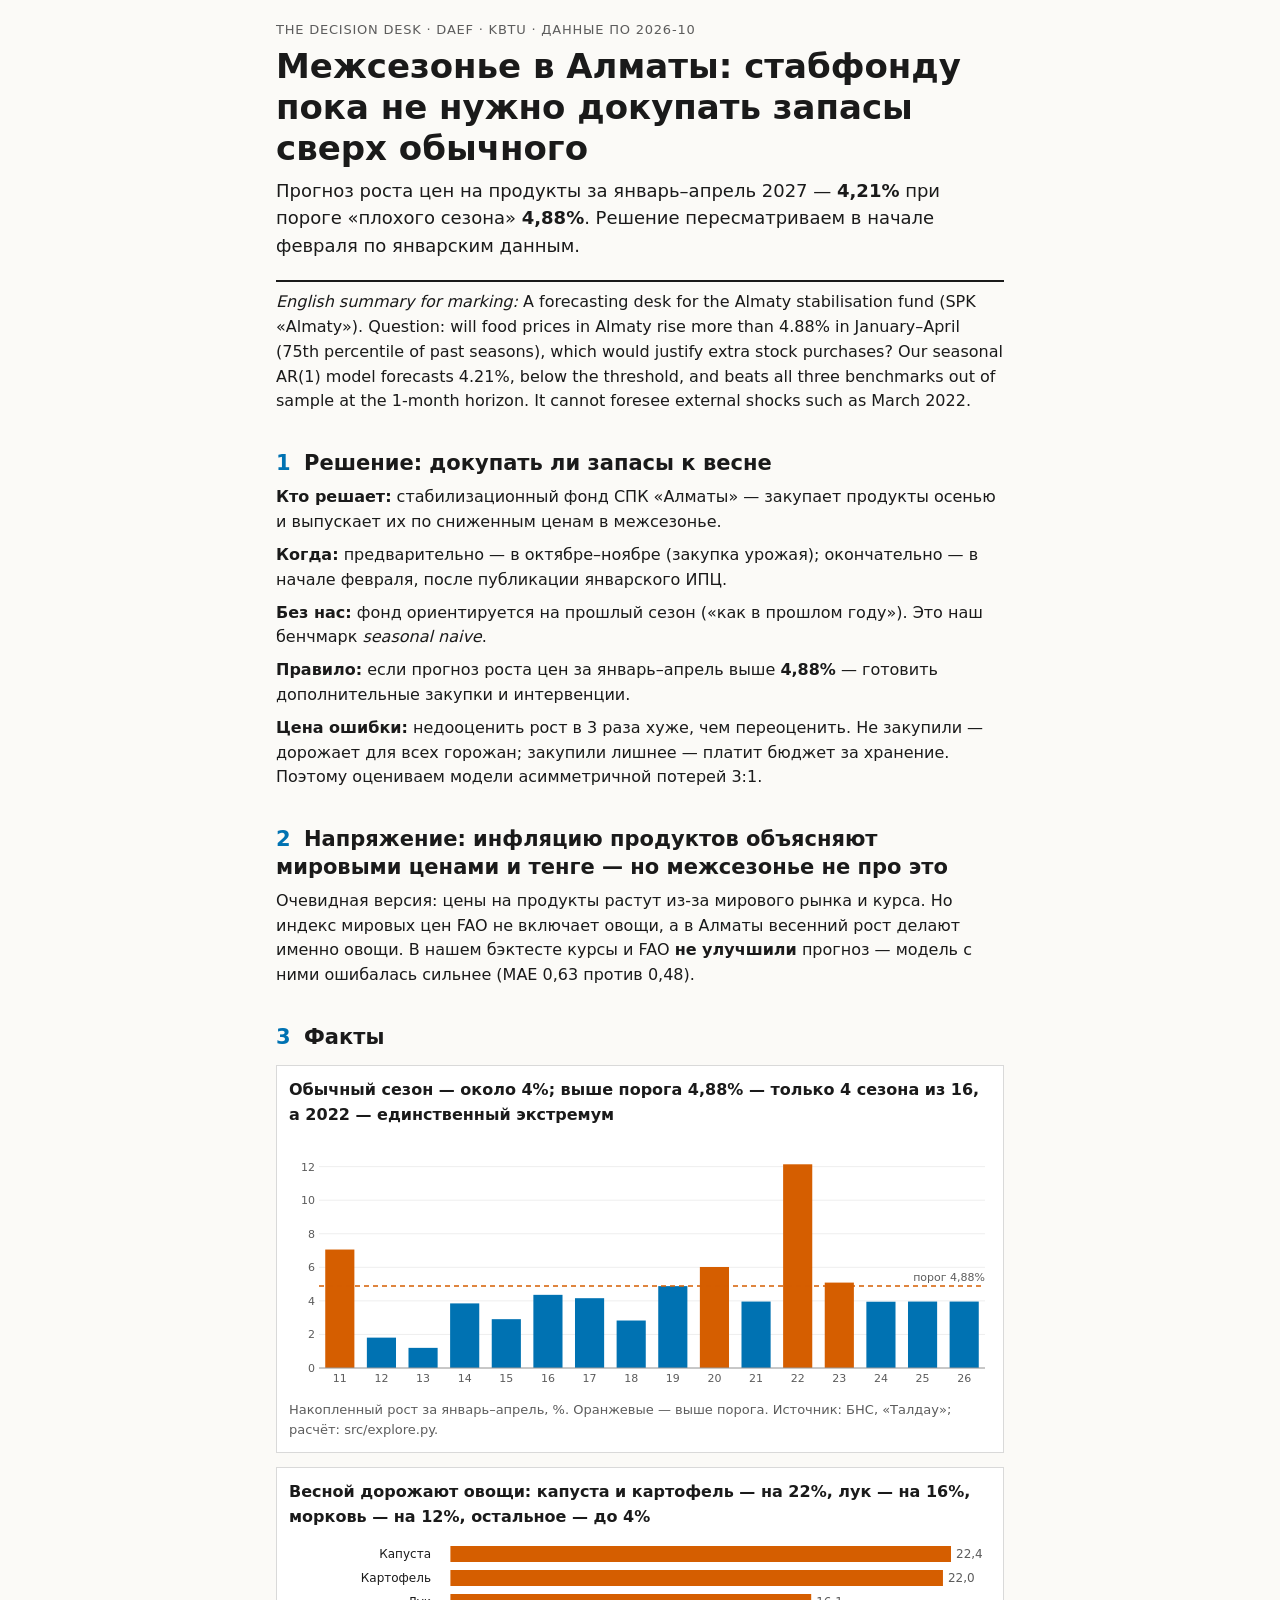
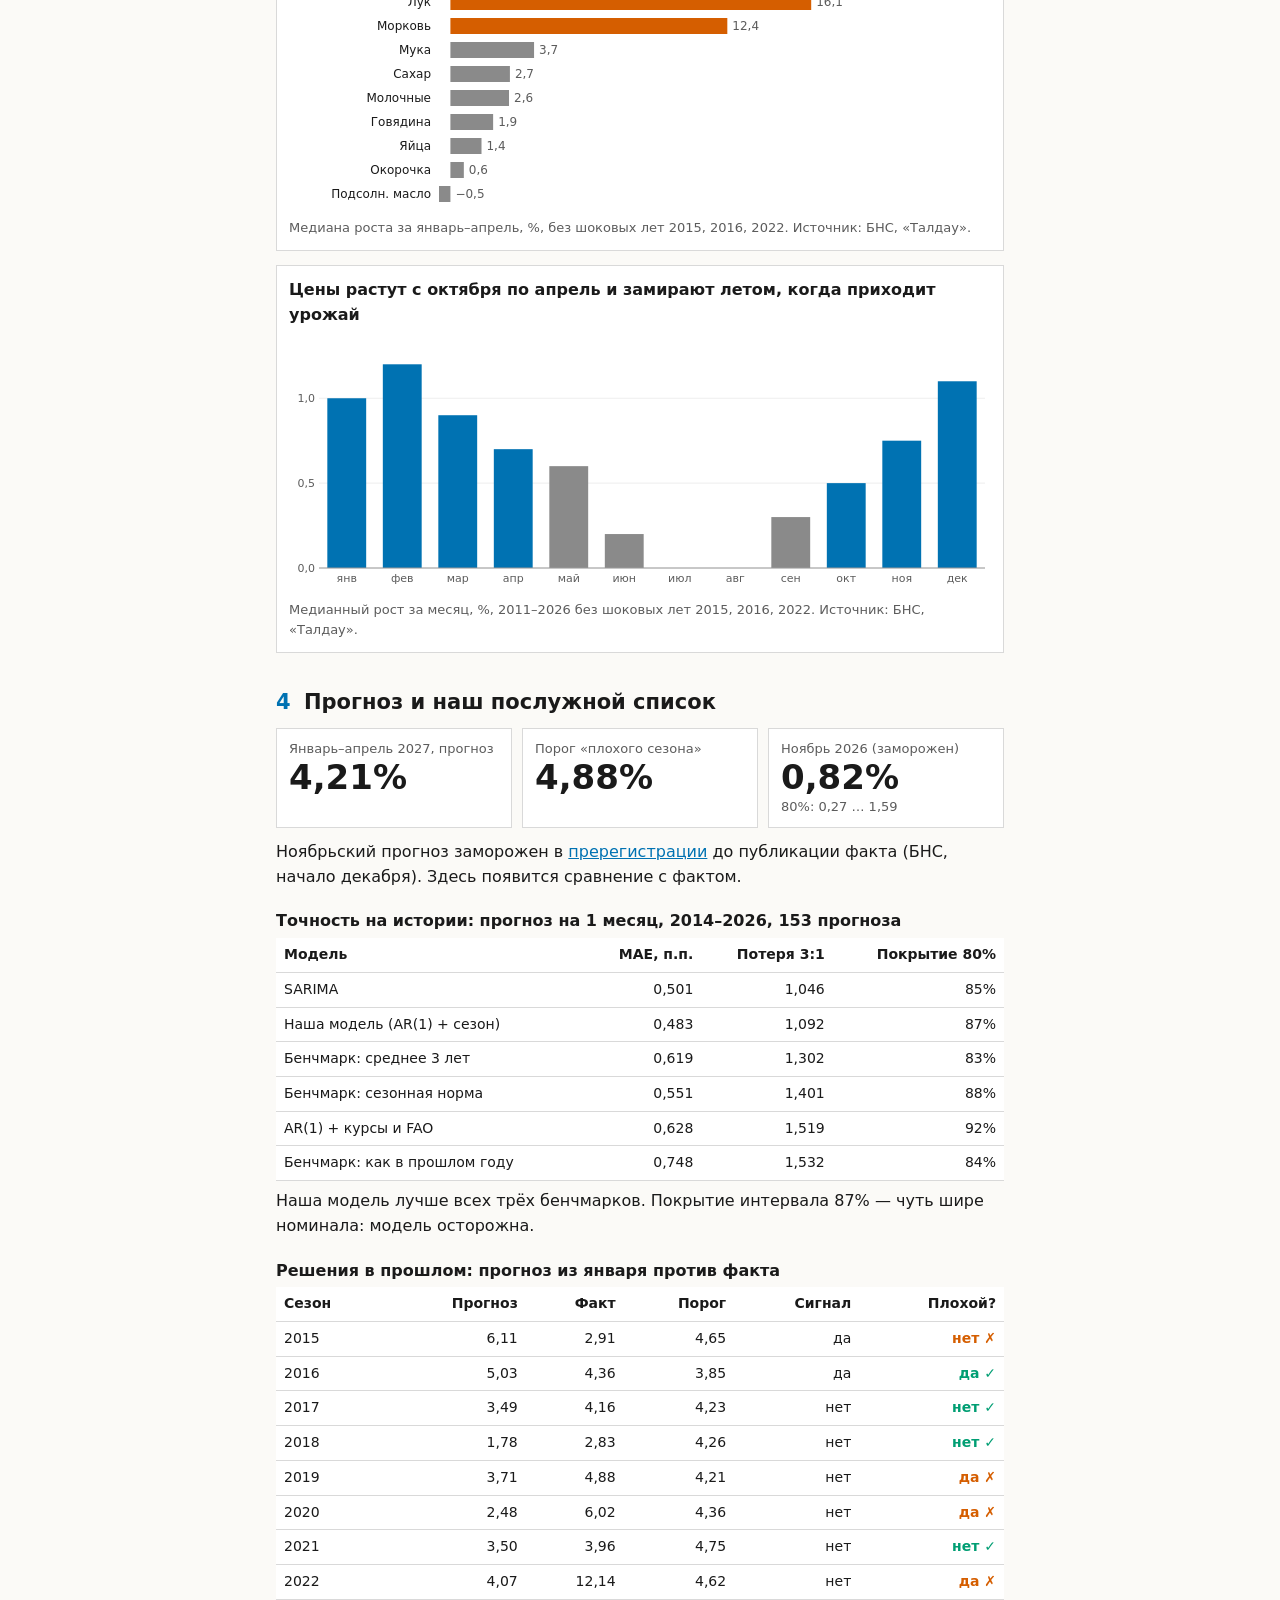
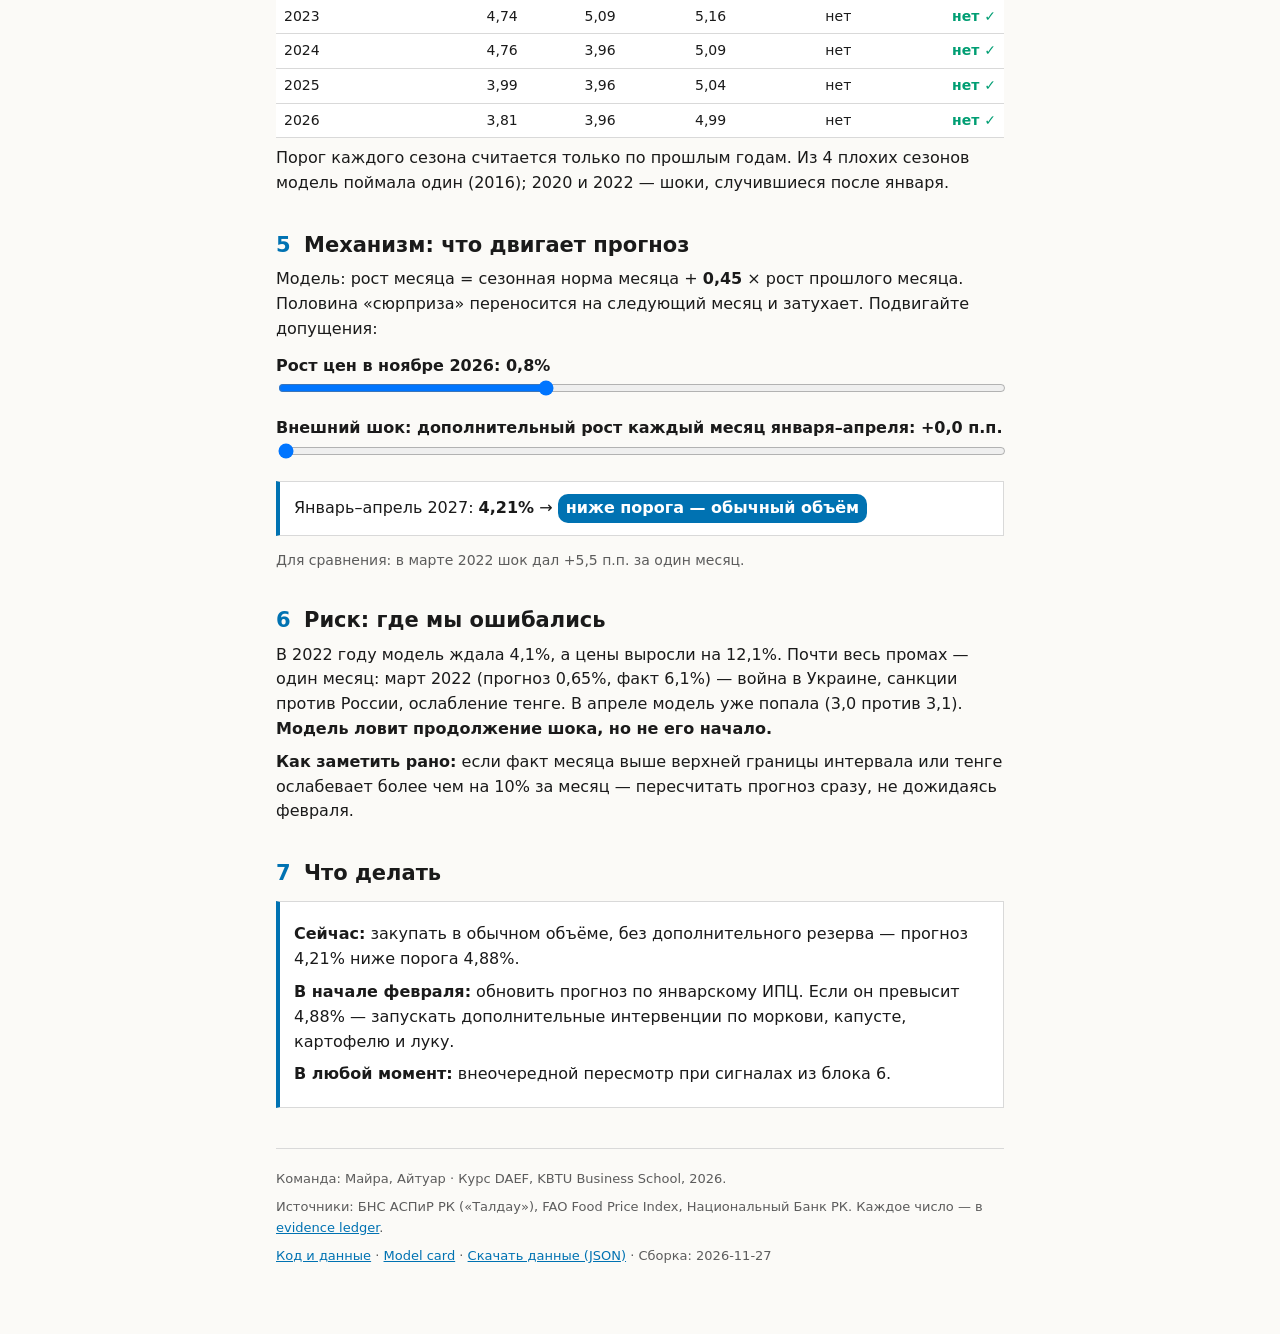
==== site/index.html @ bbc8856d "Step 17: publish site, fix Makefile, carrot 12.4%, AI_USE entries" ====
<!DOCTYPE html>
<html lang="ru">

<head>
  <meta charset="utf-8">
  <meta name="viewport" content="width=device-width, initial-scale=1">
  <title>Межсезонье в Алматы: докупать ли запасы? — The Decision Desk</title>
  <meta name="description"
    content="Прогноз роста цен на продукты в Алматы в январе–апреле для решения стабфонда СПК «Алматы».">
  <style>
    :root {
      --ink: #1a1a1a;
      --muted: #5c5c5c;
      --line: #d9d9d9;
      --bg: #fbfaf7;
      --card: #fff;
      /* Okabe–Ito: безопасно для дальтоников */
      --blue: #0072B2;
      --orange: #D55E00;
      --grey: #8a8a8a;
      --sky: #56B4E9;
      --green: #009E73;
    }

    * {
      box-sizing: border-box
    }

    body {
      margin: 0;
      font: 16px/1.55 system-ui, -apple-system, "Segoe UI", Roboto, sans-serif;
      color: var(--ink);
      background: var(--bg)
    }

    main {
      max-width: 760px;
      margin: 0 auto;
      padding: 20px 16px 60px
    }

    header {
      border-bottom: 2px solid var(--ink);
      padding-bottom: 12px;
      margin-bottom: 8px
    }

    .kicker {
      font-size: 13px;
      letter-spacing: .06em;
      text-transform: uppercase;
      color: var(--muted)
    }

    h1 {
      font-size: clamp(24px, 5vw, 34px);
      line-height: 1.2;
      margin: 6px 0 8px
    }

    h2 {
      font-size: 21px;
      margin: 36px 0 8px;
      line-height: 1.3
    }

    h2 .n {
      display: inline-block;
      min-width: 28px;
      color: var(--blue)
    }

    h3 {
      font-size: 16px;
      margin: 20px 0 4px
    }

    p {
      margin: 8px 0
    }

    .lead {
      font-size: 18px
    }

    .summary {
      background: var(--card);
      border: 1px solid var(--line);
      border-left: 4px solid var(--blue);
      padding: 12px 14px;
      margin: 14px 0
    }

    .big {
      font-size: 34px;
      font-weight: 700;
      line-height: 1.1
    }

    .tiles {
      display: grid;
      grid-template-columns: repeat(auto-fit, minmax(150px, 1fr));
      gap: 10px;
      margin: 12px 0
    }

    .tile {
      background: var(--card);
      border: 1px solid var(--line);
      padding: 10px 12px
    }

    .tile .lbl {
      font-size: 13px;
      color: var(--muted)
    }

    figure {
      margin: 14px 0;
      background: var(--card);
      border: 1px solid var(--line);
      padding: 12px
    }

    figcaption {
      font-size: 13px;
      color: var(--muted);
      margin-top: 6px
    }

    .ctitle {
      font-weight: 650;
      margin: 0 0 6px
    }

    svg {
      width: 100%;
      height: auto;
      display: block
    }

    svg text {
      font-size: 11px;
      fill: var(--muted)
    }

    table {
      border-collapse: collapse;
      width: 100%;
      font-size: 14px;
      background: var(--card)
    }

    th,
    td {
      border-bottom: 1px solid var(--line);
      padding: 6px 8px;
      text-align: right
    }

    th:first-child,
    td:first-child {
      text-align: left
    }

    .tblwrap {
      overflow-x: auto
    }

    .yes {
      color: var(--green);
      font-weight: 600
    }

    .no {
      color: var(--orange);
      font-weight: 600
    }

    label {
      display: block;
      font-weight: 600;
      margin-top: 12px
    }

    input[type=range] {
      width: 100%
    }

    .out {
      font-variant-numeric: tabular-nums
    }

    .pill {
      display: inline-block;
      padding: 2px 8px;
      border-radius: 10px;
      font-weight: 700;
      color: #fff
    }

    footer {
      margin-top: 40px;
      border-top: 1px solid var(--line);
      padding-top: 12px;
      font-size: 13px;
      color: var(--muted)
    }

    a {
      color: var(--blue)
    }
  </style>
</head>

<body>
  <main>
    <header>
      <div class="kicker">The Decision Desk · DAEF · KBTU · данные по <span id="thru">…</span></div>
      <h1>Межсезонье в Алматы: стабфонду пока не нужно докупать запасы сверх обычного</h1>
      <p class="lead">Прогноз роста цен на продукты за январь–апрель 2027 — <b id="hJA">…</b> при пороге «плохого
        сезона» <b>4,88%</b>. Решение пересматриваем в начале февраля по январским данным.</p>
    </header>

    <p><i>English summary for marking:</i> A forecasting desk for the Almaty stabilisation fund (SPK «Almaty»).
      Question: will food prices in Almaty rise more than 4.88% in January–April (75th percentile of past seasons),
      which would justify extra stock purchases? Our seasonal AR(1) model forecasts <span id="enJA">…</span>, below the
      threshold, and beats all three benchmarks out of sample at the 1-month horizon. It cannot foresee external shocks such
      as March 2022.</p>

    <!-- BEAT 1 -->
    <h2><span class="n">1</span>Решение: докупать ли запасы к весне</h2>
    <p><b>Кто решает:</b> стабилизационный фонд СПК «Алматы» — закупает продукты осенью и выпускает их по сниженным
      ценам в межсезонье.</p>
    <p><b>Когда:</b> предварительно — в октябре–ноябре (закупка урожая); окончательно — в начале февраля, после
      публикации январского ИПЦ.</p>
    <p><b>Без нас:</b> фонд ориентируется на прошлый сезон («как в прошлом году»). Это наш бенчмарк <i>seasonal
        naive</i>.</p>
    <p><b>Правило:</b> если прогноз роста цен за январь–апрель выше <b>4,88%</b> — готовить дополнительные закупки и
      интервенции.</p>
    <p><b>Цена ошибки:</b> недооценить рост в 3 раза хуже, чем переоценить. Не закупили — дорожает для всех горожан;
      закупили лишнее — платит бюджет за хранение. Поэтому оцениваем модели асимметричной потерей 3:1.</p>

    <!-- BEAT 2 -->
    <h2><span class="n">2</span>Напряжение: инфляцию продуктов объясняют мировыми ценами и тенге — но межсезонье не про
      это</h2>
    <p>Очевидная версия: цены на продукты растут из-за мирового рынка и курса. Но индекс мировых цен FAO не включает
      овощи, а в Алматы весенний рост делают именно овощи. В нашем бэктесте курсы и FAO <b>не улучшили</b> прогноз —
      модель с ними ошибалась сильнее (MAE 0,63 против 0,48).</p>

    <!-- BEAT 3 -->
    <h2><span class="n">3</span>Факты</h2>

    <figure>
      <p class="ctitle">Обычный сезон — около 4%; выше порога 4,88% — только 4 сезона из 16, а 2022 — единственный
        экстремум</p>
      <svg id="chSeasons" role="img" aria-labelledby="chSeasonsAlt">
        <title id="chSeasonsAlt">Столбцы: рост цен на продукты в Алматы за январь–апрель по годам 2011–2026. Пунктир —
          порог 4,88%. Большинство лет 1–5%, 2011 — 7,1%, 2020 — 6,0%, 2022 — 12,1%, 2023 — 5,1%.</title>
      </svg>
      <figcaption>Накопленный рост за январь–апрель, %. Оранжевые — выше порога. Источник: БНС, «Талдау»; расчёт:
        src/explore.py.</figcaption>
    </figure>

    <figure>
      <p class="ctitle">Весной дорожают овощи: капуста и картофель — на 22%, лук — на 16%, морковь — на 12%, остальное — до 4%</p>
      <svg id="chItems" role="img" aria-labelledby="chItemsAlt">
        <title id="chItemsAlt">Горизонтальные столбцы: медианный рост цен за январь–апрель по товарам в Алматы. Капуста
          22,4%, картофель 22,0%, лук 16,1%, морковь 12,4%, остальные товары ниже 4% (мука 3,7%, сахар 2,7%).</title>
      </svg>
      <figcaption>Медиана роста за январь–апрель, %, без шоковых лет 2015, 2016, 2022. Источник: БНС, «Талдау».
      </figcaption>
    </figure>

    <figure>
      <p class="ctitle">Цены растут с октября по апрель и замирают летом, когда приходит урожай</p>
      <svg id="chProfile" role="img" aria-labelledby="chProfileAlt">
        <title id="chProfileAlt">Столбцы: медианный рост цен на продукты в Алматы по месяцам. Январь 1,0%, февраль 1,2%,
          июль–август 0%, декабрь 1,1%.</title>
      </svg>
      <figcaption>Медианный рост за месяц, %, 2011–2026 без шоковых лет 2015, 2016, 2022. Источник: БНС, «Талдау».
      </figcaption>
    </figure>

    <!-- BEAT 4 -->
    <h2><span class="n">4</span>Прогноз и наш послужной список</h2>
    <div class="tiles">
      <div class="tile">
        <div class="lbl">Январь–апрель 2027, прогноз</div>
        <div class="big" id="tJA">…</div>
      </div>
      <div class="tile">
        <div class="lbl">Порог «плохого сезона»</div>
        <div class="big">4,88%</div>
      </div>
      <div class="tile">
        <div class="lbl">Ноябрь 2026 (заморожен)</div>
        <div class="big" id="tNov">…</div>
        <div class="lbl" id="tNovI"></div>
      </div>
    </div>
    <p>Ноябрьский прогноз заморожен в <a
        href="https://github.com/tasmagambetovamaira-commits/food-risk-almaty/blob/main/prereg/prereg.md">пререгистрации</a>
      до публикации факта (БНС, начало декабря). Здесь появится сравнение с фактом.</p>

    <h3>Точность на истории: прогноз на 1 месяц, 2014–2026, 153 прогноза</h3>
    <div class="tblwrap">
      <table id="tblQ">
        <thead>
          <tr>
            <th>Модель</th>
            <th>MAE, п.п.</th>
            <th>Потеря 3:1</th>
            <th>Покрытие 80%</th>
          </tr>
        </thead>
        <tbody></tbody>
      </table>
    </div>
    <p>Наша модель лучше всех трёх бенчмарков. Покрытие интервала 87% — чуть шире номинала: модель осторожна.</p>

    <h3>Решения в прошлом: прогноз из января против факта</h3>
    <div class="tblwrap">
      <table id="tblR">
        <thead>
          <tr>
            <th>Сезон</th>
            <th>Прогноз</th>
            <th>Факт</th>
            <th>Порог</th>
            <th>Сигнал</th>
            <th>Плохой?</th>
          </tr>
        </thead>
        <tbody></tbody>
      </table>
    </div>
    <p>Порог каждого сезона считается только по прошлым годам. Из 4 плохих сезонов модель поймала один (2016); 2020 и
      2022 — шоки, случившиеся после января.</p>

    <!-- BEAT 5 -->
    <h2><span class="n">5</span>Механизм: что двигает прогноз</h2>
    <p>Модель: рост месяца = сезонная норма месяца + <b id="phiTxt">0,45</b> × рост прошлого месяца. Половина «сюрприза»
      переносится на следующий месяц и затухает. Подвигайте допущения:</p>
    <label for="sNov">Рост цен в ноябре 2026: <span class="out" id="vNov"></span></label>
    <input type="range" id="sNov" min="-1" max="4" step="any">
    <label for="sShock">Внешний шок: дополнительный рост каждый месяц января–апреля: <span class="out"
        id="vShock"></span></label>
    <input type="range" id="sShock" min="0" max="3" step="0.1" value="0">
    <p class="summary" aria-live="polite">Январь–апрель 2027: <b class="out" id="vJA"></b> → <span id="vSig"></span></p>
    <p style="font-size:14px;color:var(--muted)">Для сравнения: в марте 2022 шок дал +5,5 п.п. за один месяц.</p>

    <!-- BEAT 6 -->
    <h2><span class="n">6</span>Риск: где мы ошибались</h2>
    <p>В 2022 году модель ждала 4,1%, а цены выросли на 12,1%. Почти весь промах — один месяц: март 2022 (прогноз 0,65%,
      факт 6,1%) — война в Украине, санкции против России, ослабление тенге. В апреле модель уже попала (3,0 против
      3,1). <b>Модель ловит продолжение шока, но не его начало.</b></p>
    <p><b>Как заметить рано:</b> если факт месяца выше верхней границы интервала или тенге ослабевает более чем на 10%
      за месяц — пересчитать прогноз сразу, не дожидаясь февраля.</p>

    <!-- BEAT 7 -->
    <h2><span class="n">7</span>Что делать</h2>
    <div class="summary">
      <p><b>Сейчас:</b> закупать в обычном объёме, без дополнительного резерва — прогноз <span id="aJA">…</span> ниже
        порога 4,88%.</p>
      <p><b>В начале февраля:</b> обновить прогноз по январскому ИПЦ. Если он превысит 4,88% — запускать дополнительные
        интервенции по моркови, капусте, картофелю и луку.</p>
      <p><b>В любой момент:</b> внеочередной пересмотр при сигналах из блока 6.</p>
    </div>

    <footer>
      <p>Команда: Майра, Айтуар · Курс DAEF, KBTU Business School, 2026.</p>
      <p>Источники: БНС АСПиР РК («Талдау»), FAO Food Price Index, Национальный Банк РК. Каждое число — в <a
          href="https://github.com/tasmagambetovamaira-commits/food-risk-almaty/blob/main/ledger/evidence_ledger.csv">evidence
          ledger</a>.</p>
      <p><a href="https://github.com/tasmagambetovamaira-commits/food-risk-almaty">Код и данные</a> · <a
          href="https://github.com/tasmagambetovamaira-commits/food-risk-almaty/blob/main/model/model_card.md">Model
          card</a> · <a href="../model/artifact.json" download>Скачать данные (JSON)</a> · Сборка: <span
          id="built"></span></p>
    </footer>
  </main>

  <script src="artifact.js"></script>
  <script>
    const fmt = (x, d = 1) => (x < 0 ? "−" : "") + Math.abs(x).toFixed(d).replace(".", ",");
    const pct = (x, d = 2) => fmt(x, d) + "%";
    const C = { blue: "#0072B2", orange: "#D55E00", grey: "#8a8a8a" };
    const NS = "http://www.w3.org/2000/svg";
    function el(tag, attrs, parent, text) {
      const e = document.createElementNS(NS, tag);
      for (const k in attrs) e.setAttribute(k, attrs[k]);
      if (text !== undefined) e.textContent = text;
      parent.appendChild(e); return e;
    }

    // Вертикальные столбцы
    function vbars(svg, labels, values, colors, refLine) {
      const W = Math.max(320, Math.round(svg.getBoundingClientRect().width) || 700), H = W < 500 ? 220 : 260, L = 30, R = 6, T = 14, B = 26;
      svg.setAttribute("viewBox", `0 0 ${W} ${H}`);
      const lo = Math.min(0, ...values), hi = Math.max(...values, refLine || 0) * 1.08;
      const y = v => T + (hi - v) / (hi - lo) * (H - T - B);
      const bw = (W - L - R) / values.length;
      for (let t = Math.ceil(lo); t <= hi; t += (hi > 6 ? 2 : 0.5)) {
        el("line", { x1: L, x2: W - R, y1: y(t), y2: y(t), stroke: "#eee" }, svg);
        el("text", { x: L - 4, y: y(t) + 4, "text-anchor": "end" }, svg, fmt(t, hi > 6 ? 0 : 1));
      }
      values.forEach((v, i) => {
        el("rect", { x: L + i * bw + bw * 0.15, y: Math.min(y(v), y(0)), width: bw * 0.7, height: Math.abs(y(v) - y(0)), fill: colors[i] }, svg);
        if (bw >= 16 || i % 2 === 0)
          el("text", { x: L + i * bw + bw / 2, y: H - B + 14, "text-anchor": "middle" }, svg, labels[i]);
      });
      el("line", { x1: L, x2: W - R, y1: y(0), y2: y(0), stroke: "#999" }, svg);
      if (refLine) {
        el("line", { x1: L, x2: W - R, y1: y(refLine), y2: y(refLine), stroke: C.orange, "stroke-dasharray": "5 4", "stroke-width": 1.5 }, svg);
        el("text", { x: W - R, y: y(refLine) - 5, "text-anchor": "end", fill: C.orange }, svg, "порог " + pct(refLine));
      }
    }

    // Горизонтальные столбцы
    function hbars(svg, labels, values, colors) {
      const W = Math.max(320, Math.round(svg.getBoundingClientRect().width) || 700), rowH = 24, L = W < 500 ? 120 : 150, R = 40, T = 6;
      const H = T + rowH * values.length + 6;
      svg.setAttribute("viewBox", `0 0 ${W} ${H}`);
      const lo = Math.min(0, ...values), hi = Math.max(...values);
      const x = v => L + (v - lo) / (hi - lo) * (W - L - R);
      values.forEach((v, i) => {
        const yy = T + i * rowH;
        el("text", { x: L - 8, y: yy + 16, "text-anchor": "end", style: "font-size:12px;fill:#1a1a1a" }, svg, labels[i]);
        el("rect", { x: Math.min(x(v), x(0)), y: yy + 4, width: Math.max(1, Math.abs(x(v) - x(0))), height: rowH - 8, fill: colors[i] }, svg);
        el("text", { x: Math.max(x(v), x(0)) + 5, y: yy + 16, style: "font-size:12px" }, svg, fmt(v));
      });
    }

    (window.ARTIFACT ? Promise.resolve(window.ARTIFACT) : fetch("../model/artifact.json").then(r => r.json())).then(A => {
      const D = A.decision, M = A.model;
      document.getElementById("thru").textContent = A.meta.data_through;
      document.getElementById("built").textContent = A.meta.built;
      ["hJA", "tJA", "aJA"].forEach(id => document.getElementById(id).textContent = pct(D.janapr_forecast));
      document.getElementById("enJA").textContent = D.janapr_forecast.toFixed(2) + "%";
      document.getElementById("phiTxt").textContent = fmt(M.phi, 2);

      // Графики
      const S = A.seasons;
      vbars(document.getElementById("chSeasons"), S.map(s => String(s.year).slice(2)), S.map(s => s.growth),
        S.map(s => s.growth > D.threshold ? C.orange : C.blue), D.threshold);
      const I = A.items;
      hbars(document.getElementById("chItems"), I.map(d => d.item), I.map(d => d.janapr_median),
        I.map((d, i) => i < 4 ? C.orange : C.grey));
      const narrow = document.getElementById("chProfile").getBoundingClientRect().width < 500;
      const mon = narrow ? ["я", "ф", "м", "а", "м", "и", "и", "а", "с", "о", "н", "д"] : ["янв", "фев", "мар", "апр", "май", "июн", "июл", "авг", "сен", "окт", "ноя", "дек"];
      vbars(document.getElementById("chProfile"), mon, A.profile.map(p => p.median),
        A.profile.map(p => [1, 2, 3, 4, 10, 11, 12].includes(p.month) ? C.blue : C.grey));

      // Замороженный прогноз
      const pr = A.prereg.find(p => p.region === "almaty" && p.model === "ar1_seasonal");
      document.getElementById("tNov").textContent = pct(pr.nov2026_point);
      document.getElementById("tNovI").textContent = `80%: ${fmt(pr.nov2026_lo80, 2)} … ${fmt(pr.nov2026_hi80, 2)}`;

      // Таблицы
      const names = {
        ar1_seasonal: "Наша модель (AR(1) + сезон)", sarima: "SARIMA", ar1_drivers: "AR(1) + курсы и FAO",
        climatology: "Бенчмарк: сезонная норма", seasonal_mean3: "Бенчмарк: среднее 3 лет", seasonal_naive: "Бенчмарк: как в прошлом году"
      };
      const tq = document.querySelector("#tblQ tbody");
      [...A.quality_h1].sort((a, b) => a.asym_loss - b.asym_loss).forEach(q => {
        tq.insertAdjacentHTML("beforeend", `<tr><td>${names[q.model] || q.model}</td><td>${fmt(q.mae, 3)}</td><td>${fmt(q.asym_loss, 3)}</td><td>${fmt(q.coverage80 * 100, 0)}%</td></tr>`);
      });
      const tr = document.querySelector("#tblR tbody");
      A.decision_record.forEach(d => {
        const ok = d.signal === d.bad;
        tr.insertAdjacentHTML("beforeend", `<tr><td>${d.season}</td><td>${fmt(d.forecast, 2)}</td><td>${fmt(d.actual, 2)}</td><td>${fmt(d.threshold, 2)}</td>
      <td>${d.signal ? "да" : "нет"}</td><td class="${ok ? "yes" : "no"}">${d.bad ? "да" : "нет"}${ok ? " ✓" : " ✗"}</td></tr>`);
      });

      // Сценарий: та же формула, что в src/models.py (ar1_seasonal)
      const sNov = document.getElementById("sNov"), sShock = document.getElementById("sShock");
      sNov.value = A.forecast[0].point;
      function run() {
        const nov = +sNov.value, shock = +sShock.value;
        let y = nov, cum = 1;
        for (const mth of [12, 1, 2, 3, 4]) {
          y = M.m[mth - 1] + M.phi * y + (mth <= 4 ? shock : 0);
          if (mth <= 4) cum *= 1 + y / 100;
        }
        const ja = (cum - 1) * 100, sig = ja > D.threshold;
        document.getElementById("vNov").textContent = pct(nov, 1);
        document.getElementById("vShock").textContent = "+" + fmt(shock, 1) + " п.п.";
        document.getElementById("vJA").textContent = pct(ja);
        document.getElementById("vSig").innerHTML = sig
          ? `<span class="pill" style="background:${C.orange}">выше порога — готовить закупки</span>`
          : `<span class="pill" style="background:${C.blue}">ниже порога — обычный объём</span>`;
      }
      sNov.oninput = sShock.oninput = run; run();
    }).catch(e => {
      document.querySelector("main").insertAdjacentHTML("afterbegin",
        `<p class="summary">Не удалось загрузить model/artifact.json. Откройте сайт через веб-сервер: <code>python -m http.server</code> в корне репозитория.</p>`);
    });
  </script>
</body>

</html>
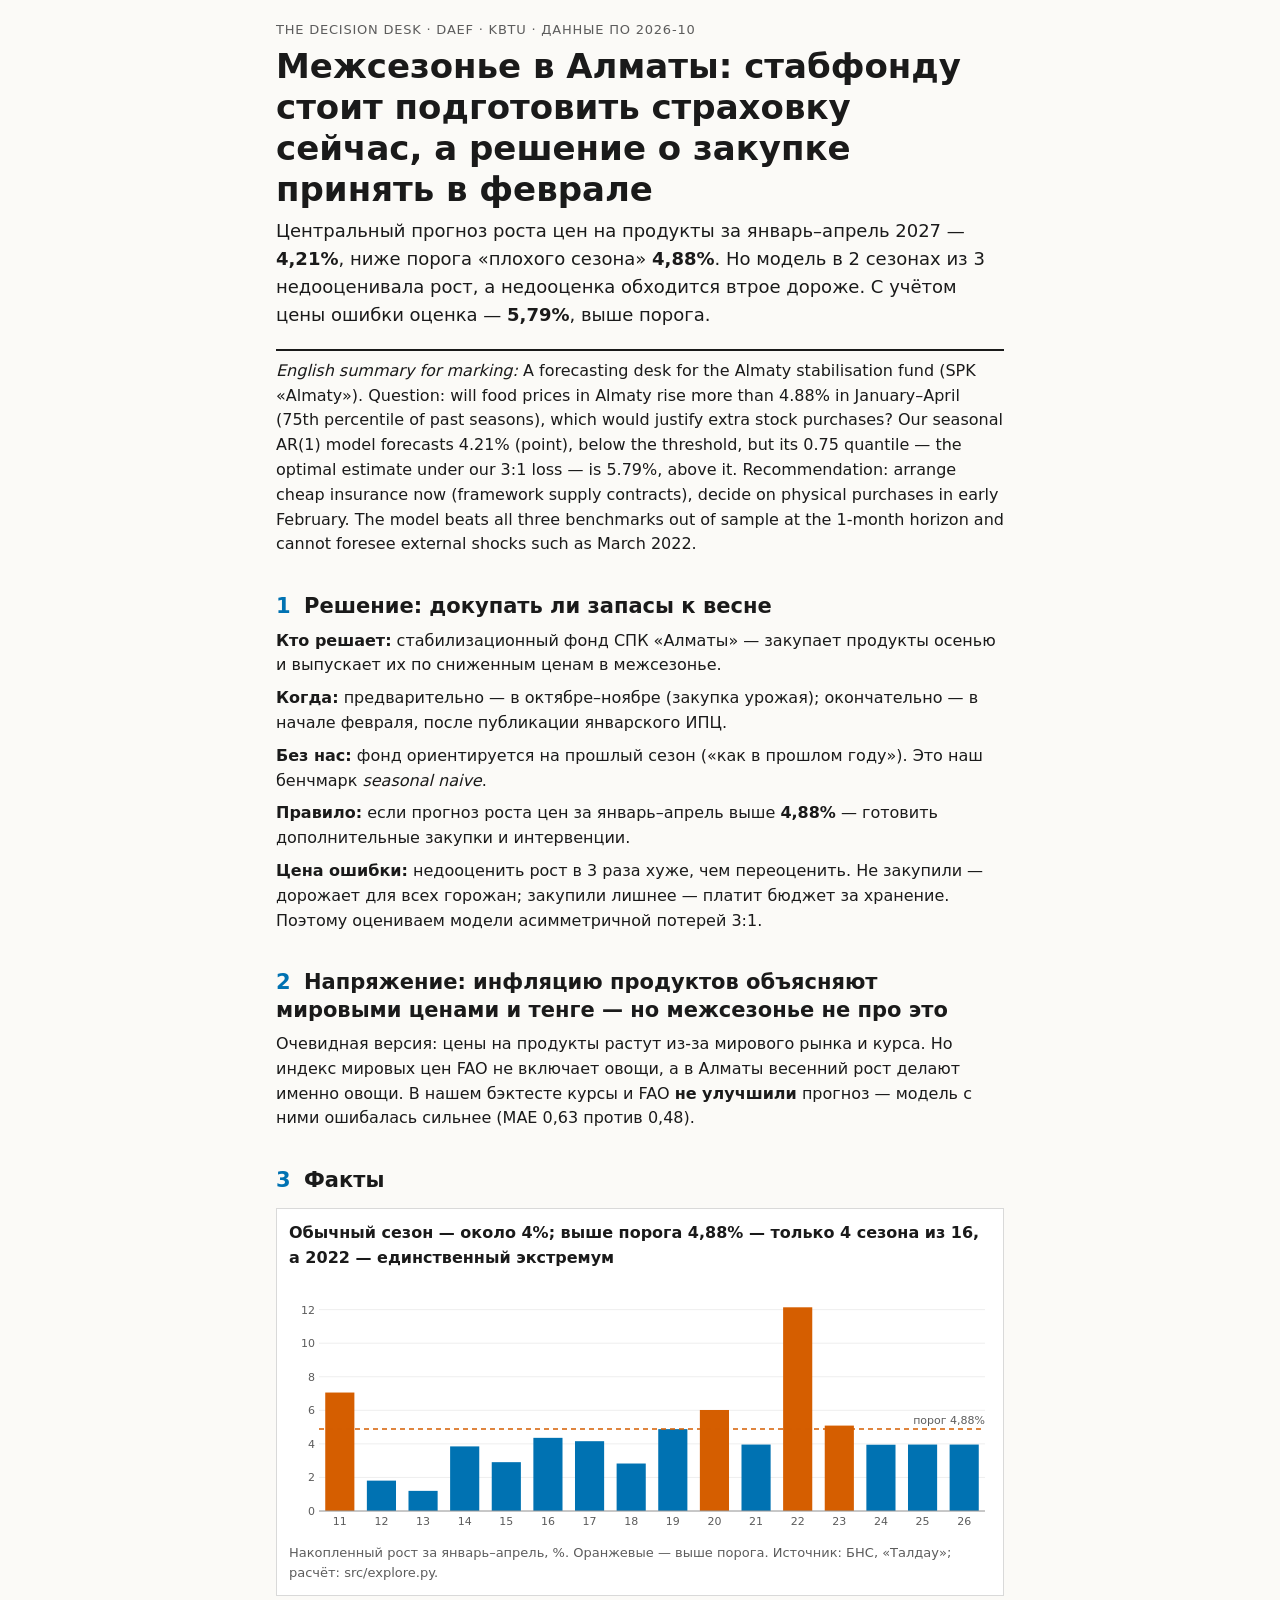
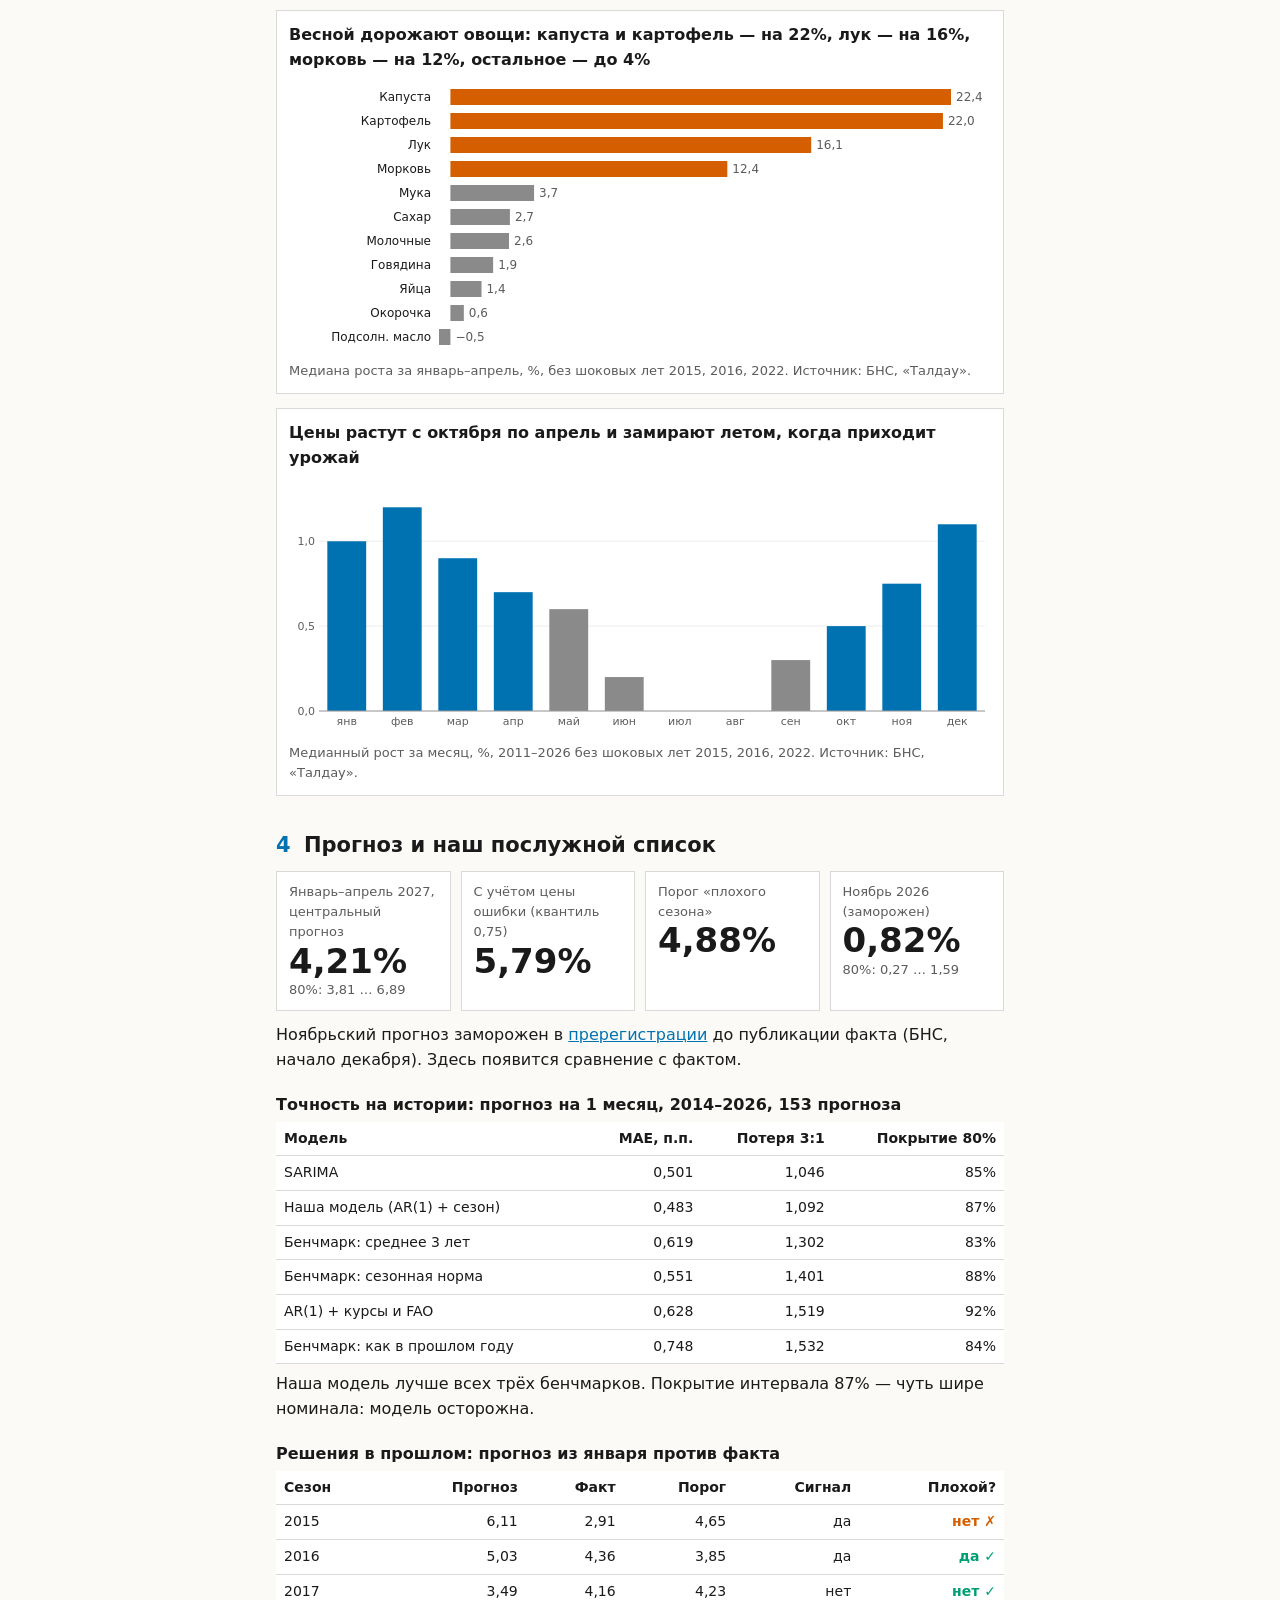
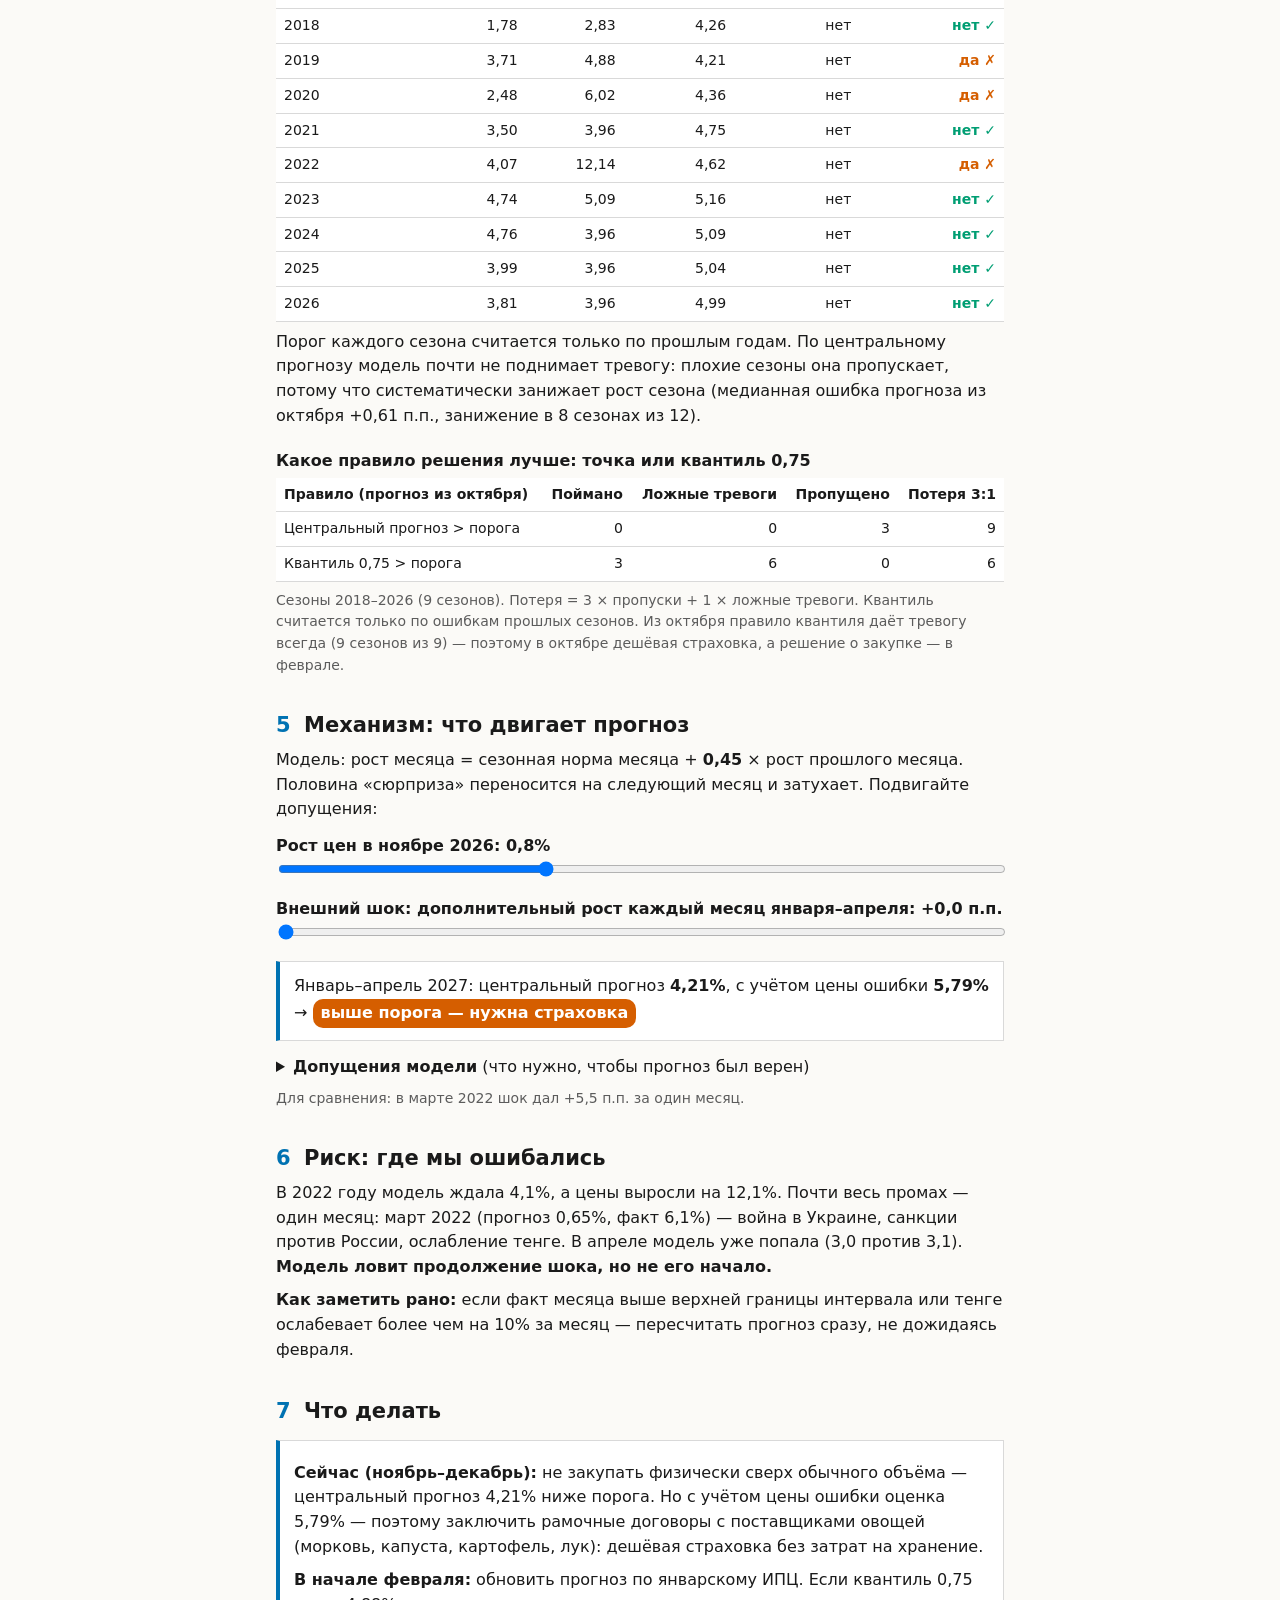
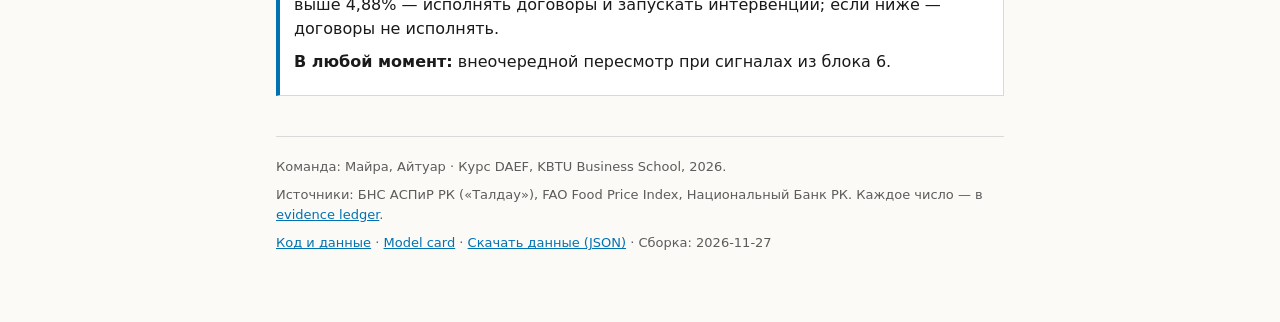
==== commit e94ff4cd: "Steps 13 & 18: red-team memo, q75 decision rule (deviation D1), model assumptions; add stationarity " ====
--- a/site/index.html
+++ b/site/index.html
@@ -217,16 +217,11 @@
   <main>
     <header>
       <div class="kicker">The Decision Desk · DAEF · KBTU · данные по <span id="thru">…</span></div>
-      <h1>Межсезонье в Алматы: стабфонду пока не нужно докупать запасы сверх обычного</h1>
-      <p class="lead">Прогноз роста цен на продукты за январь–апрель 2027 — <b id="hJA">…</b> при пороге «плохого
-        сезона» <b>4,88%</b>. Решение пересматриваем в начале февраля по январским данным.</p>
-    </header>
-
-    <p><i>English summary for marking:</i> A forecasting desk for the Almaty stabilisation fund (SPK «Almaty»).
-      Question: will food prices in Almaty rise more than 4.88% in January–April (75th percentile of past seasons),
-      which would justify extra stock purchases? Our seasonal AR(1) model forecasts <span id="enJA">…</span>, below the
-      threshold, and beats all three benchmarks out of sample at the 1-month horizon. It cannot foresee external shocks such
-      as March 2022.</p>
+      <h1>Межсезонье в Алматы: стабфонду стоит подготовить страховку сейчас, а решение о закупке принять в феврале</h1>
+  <p class="lead">Центральный прогноз роста цен на продукты за январь–апрель 2027 — <b id="hJA">…</b>, ниже порога «плохого сезона» <b>4,88%</b>. Но модель в 2 сезонах из 3 недооценивала рост, а недооценка обходится втрое дороже. С учётом цены ошибки оценка — <b id="hQ">…</b>, выше порога.</p>
+</header>
+
+    <p><i>English summary for marking:</i> A forecasting desk for the Almaty stabilisation fund (SPK «Almaty»). Question: will food prices in Almaty rise more than 4.88% in January–April (75th percentile of past seasons), which would justify extra stock purchases? Our seasonal AR(1) model forecasts <span id="enJA">…</span> (point), below the threshold, but its 0.75 quantile — the optimal estimate under our 3:1 loss — is <span id="enQ">…</span>, above it. Recommendation: arrange cheap insurance now (framework supply contracts), decide on physical purchases in early February. The model beats all three benchmarks out of sample at the 1-month horizon and cannot foresee external shocks such as March 2022.</p>
 
     <!-- BEAT 1 -->
     <h2><span class="n">1</span>Решение: докупать ли запасы к весне</h2>
@@ -285,21 +280,12 @@
     <!-- BEAT 4 -->
     <h2><span class="n">4</span>Прогноз и наш послужной список</h2>
     <div class="tiles">
-      <div class="tile">
-        <div class="lbl">Январь–апрель 2027, прогноз</div>
-        <div class="big" id="tJA">…</div>
-      </div>
-      <div class="tile">
-        <div class="lbl">Порог «плохого сезона»</div>
-        <div class="big">4,88%</div>
-      </div>
-      <div class="tile">
-        <div class="lbl">Ноябрь 2026 (заморожен)</div>
-        <div class="big" id="tNov">…</div>
-        <div class="lbl" id="tNovI"></div>
-      </div>
-    </div>
-    <p>Ноябрьский прогноз заморожен в <a
+  <div class="tile"><div class="lbl">Январь–апрель 2027, центральный прогноз</div><div class="big" id="tJA">…</div><div class="lbl" id="tJAI"></div></div>
+  <div class="tile"><div class="lbl">С учётом цены ошибки (квантиль 0,75)</div><div class="big" id="tQ">…</div></div>
+  <div class="tile"><div class="lbl">Порог «плохого сезона»</div><div class="big">4,88%</div></div>
+  <div class="tile"><div class="lbl">Ноябрь 2026 (заморожен)</div><div class="big" id="tNov">…</div><div class="lbl" id="tNovI"></div></div>
+</div>
+<p>Ноябрьский прогноз заморожен в <a
         href="https://github.com/tasmagambetovamaira-commits/food-risk-almaty/blob/main/prereg/prereg.md">пререгистрации</a>
       до публикации факта (БНС, начало декабря). Здесь появится сравнение с фактом.</p>
 
@@ -335,10 +321,12 @@
         <tbody></tbody>
       </table>
     </div>
-    <p>Порог каждого сезона считается только по прошлым годам. Из 4 плохих сезонов модель поймала один (2016); 2020 и
-      2022 — шоки, случившиеся после января.</p>
-
-    <!-- BEAT 5 -->
+    <p>Порог каждого сезона считается только по прошлым годам. По центральному прогнозу модель почти не поднимает тревогу: плохие сезоны она пропускает, потому что систематически занижает рост сезона (медианная ошибка прогноза из октября <span id="medErr"></span> п.п., занижение в 8 сезонах из 12).</p>
+<h3>Какое правило решения лучше: точка или квантиль 0,75</h3>
+<div class="tblwrap"><table id="tblRule"><thead><tr><th>Правило (прогноз из октября)</th><th>Поймано</th><th>Ложные тревоги</th><th>Пропущено</th><th>Потеря 3:1</th></tr></thead><tbody></tbody></table></div>
+<p id="ruleTxt" style="font-size:14px;color:var(--muted)"></p>
+
+<!-- BEAT 5 -->
     <h2><span class="n">5</span>Механизм: что двигает прогноз</h2>
     <p>Модель: рост месяца = сезонная норма месяца + <b id="phiTxt">0,45</b> × рост прошлого месяца. Половина «сюрприза»
       переносится на следующий месяц и затухает. Подвигайте допущения:</p>
@@ -347,8 +335,18 @@
     <label for="sShock">Внешний шок: дополнительный рост каждый месяц января–апреля: <span class="out"
         id="vShock"></span></label>
     <input type="range" id="sShock" min="0" max="3" step="0.1" value="0">
-    <p class="summary" aria-live="polite">Январь–апрель 2027: <b class="out" id="vJA"></b> → <span id="vSig"></span></p>
-    <p style="font-size:14px;color:var(--muted)">Для сравнения: в марте 2022 шок дал +5,5 п.п. за один месяц.</p>
+    <p class="summary" aria-live="polite">Январь–апрель 2027: центральный прогноз <b class="out" id="vJA"></b>, с учётом цены ошибки <b class="out" id="vQ"></b> → <span id="vSig"></span></p>
+<details>
+  <summary><b>Допущения модели</b> (что нужно, чтобы прогноз был верен)</summary>
+  <ul>
+    <li>Сезонная норма каждого месяца такая же, как в среднем в 2011–2026 (<span id="asM"></span>).</li>
+    <li>«Память» φ = <span id="asPhi"></span>: каждый месяц переносит около 45% сюрприза прошлого месяца.</li>
+    <li>Нет нового внешнего шока (курс, война, пандемия) — это задаёт второй слайдер.</li>
+    <li>Курсы и мировые цены не входят в модель: они не улучшили прогноз в бэктесте.</li>
+    <li>Квантиль 0,75 = центральный прогноз + 75-й процентиль прошлых ошибок прогноза сезона (<span id="asN"></span> сезонов) — выборка маленькая, оценка грубая.</li>
+  </ul>
+</details>
+<p style="font-size:14px;color:var(--muted)">Для сравнения: в марте 2022 шок дал +5,5 п.п. за один месяц.</p>
 
     <!-- BEAT 6 -->
     <h2><span class="n">6</span>Риск: где мы ошибались</h2>
@@ -359,16 +357,14 @@
       за месяц — пересчитать прогноз сразу, не дожидаясь февраля.</p>
 
     <!-- BEAT 7 -->
-    <h2><span class="n">7</span>Что делать</h2>
-    <div class="summary">
-      <p><b>Сейчас:</b> закупать в обычном объёме, без дополнительного резерва — прогноз <span id="aJA">…</span> ниже
-        порога 4,88%.</p>
-      <p><b>В начале февраля:</b> обновить прогноз по январскому ИПЦ. Если он превысит 4,88% — запускать дополнительные
-        интервенции по моркови, капусте, картофелю и луку.</p>
-      <p><b>В любой момент:</b> внеочередной пересмотр при сигналах из блока 6.</p>
-    </div>
-
-    <footer>
+<h2><span class="n">7</span>Что делать</h2>
+<div class="summary">
+  <p><b>Сейчас (ноябрь–декабрь):</b> не закупать физически сверх обычного объёма — центральный прогноз <span id="aJA">…</span> ниже порога. Но с учётом цены ошибки оценка <span id="aQ">…</span> — поэтому заключить рамочные договоры с поставщиками овощей (морковь, капуста, картофель, лук): дешёвая страховка без затрат на хранение.</p>
+  <p><b>В начале февраля:</b> обновить прогноз по январскому ИПЦ. Если квантиль 0,75 выше 4,88% — исполнять договоры и запускать интервенции; если ниже — договоры не исполнять.</p>
+  <p><b>В любой момент:</b> внеочередной пересмотр при сигналах из блока 6.</p>
+</div>
+
+<footer>
       <p>Команда: Майра, Айтуар · Курс DAEF, KBTU Business School, 2026.</p>
       <p>Источники: БНС АСПиР РК («Талдау»), FAO Food Price Index, Национальный Банк РК. Каждое число — в <a
           href="https://github.com/tasmagambetovamaira-commits/food-risk-almaty/blob/main/ledger/evidence_ledger.csv">evidence
@@ -436,7 +432,21 @@
       document.getElementById("thru").textContent = A.meta.data_through;
       document.getElementById("built").textContent = A.meta.built;
       ["hJA", "tJA", "aJA"].forEach(id => document.getElementById(id).textContent = pct(D.janapr_forecast));
+      ["hQ", "tQ", "aQ"].forEach(id => document.getElementById(id).textContent = pct(D.janapr_q75));
+      document.getElementById("tJAI").textContent = `80%: ${fmt(D.janapr_lo80, 2)} … ${fmt(D.janapr_hi80, 2)}`;
       document.getElementById("enJA").textContent = D.janapr_forecast.toFixed(2) + "%";
+      document.getElementById("enQ").textContent = D.janapr_q75.toFixed(2) + "%";
+      const SE = A.season_errors.oct;
+      document.getElementById("medErr").textContent = "+" + fmt(SE.q50, 2);
+      document.getElementById("asPhi").textContent = fmt(M.phi, 2);
+      document.getElementById("asN").textContent = SE.n;
+      document.getElementById("asM").textContent = "янв " + fmt(M.m[0], 2) + ", июл " + fmt(M.m[6], 2) + ", дек " + fmt(M.m[11], 2) + " п.п.";
+      const tRule = document.querySelector("#tblRule tbody"), RL = A.decision_rules.oct;
+      [["point", "Центральный прогноз > порога"], ["q75", "Квантиль 0,75 > порога"]].forEach(([k, lbl]) => {
+        const v = RL[k];
+        tRule.insertAdjacentHTML("beforeend", `<tr><td>${lbl}</td><td>${v.hits}</td><td>${v.false}</td><td>${v.miss}</td><td>${v.loss}</td></tr>`);
+      });
+      document.getElementById("ruleTxt").textContent = `Сезоны ${2026 - RL.point.seasons + 1}–2026 (${RL.point.seasons} сезонов). Потеря = 3 × пропуски + 1 × ложные тревоги. Квантиль считается только по ошибкам прошлых сезонов. Из октября правило квантиля даёт тревогу всегда (9 сезонов из 9) — поэтому в октябре дешёвая страховка, а решение о закупке — в феврале.`;
       document.getElementById("phiTxt").textContent = fmt(M.phi, 2);
 
       // Графики
@@ -482,13 +492,14 @@
           y = M.m[mth - 1] + M.phi * y + (mth <= 4 ? shock : 0);
           if (mth <= 4) cum *= 1 + y / 100;
         }
-        const ja = (cum - 1) * 100, sig = ja > D.threshold;
+        const ja = (cum - 1) * 100, q = ja + SE.q75, sig = q > D.threshold;
         document.getElementById("vNov").textContent = pct(nov, 1);
         document.getElementById("vShock").textContent = "+" + fmt(shock, 1) + " п.п.";
         document.getElementById("vJA").textContent = pct(ja);
+        document.getElementById("vQ").textContent = pct(q);
         document.getElementById("vSig").innerHTML = sig
-          ? `<span class="pill" style="background:${C.orange}">выше порога — готовить закупки</span>`
-          : `<span class="pill" style="background:${C.blue}">ниже порога — обычный объём</span>`;
+          ? `<span class="pill" style="background:${C.orange}">выше порога — нужна страховка</span>`
+          : `<span class="pill" style="background:${C.blue}">ниже порога даже с запасом — обычный объём</span>`;
       }
       sNov.oninput = sShock.oninput = run; run();
     }).catch(e => {
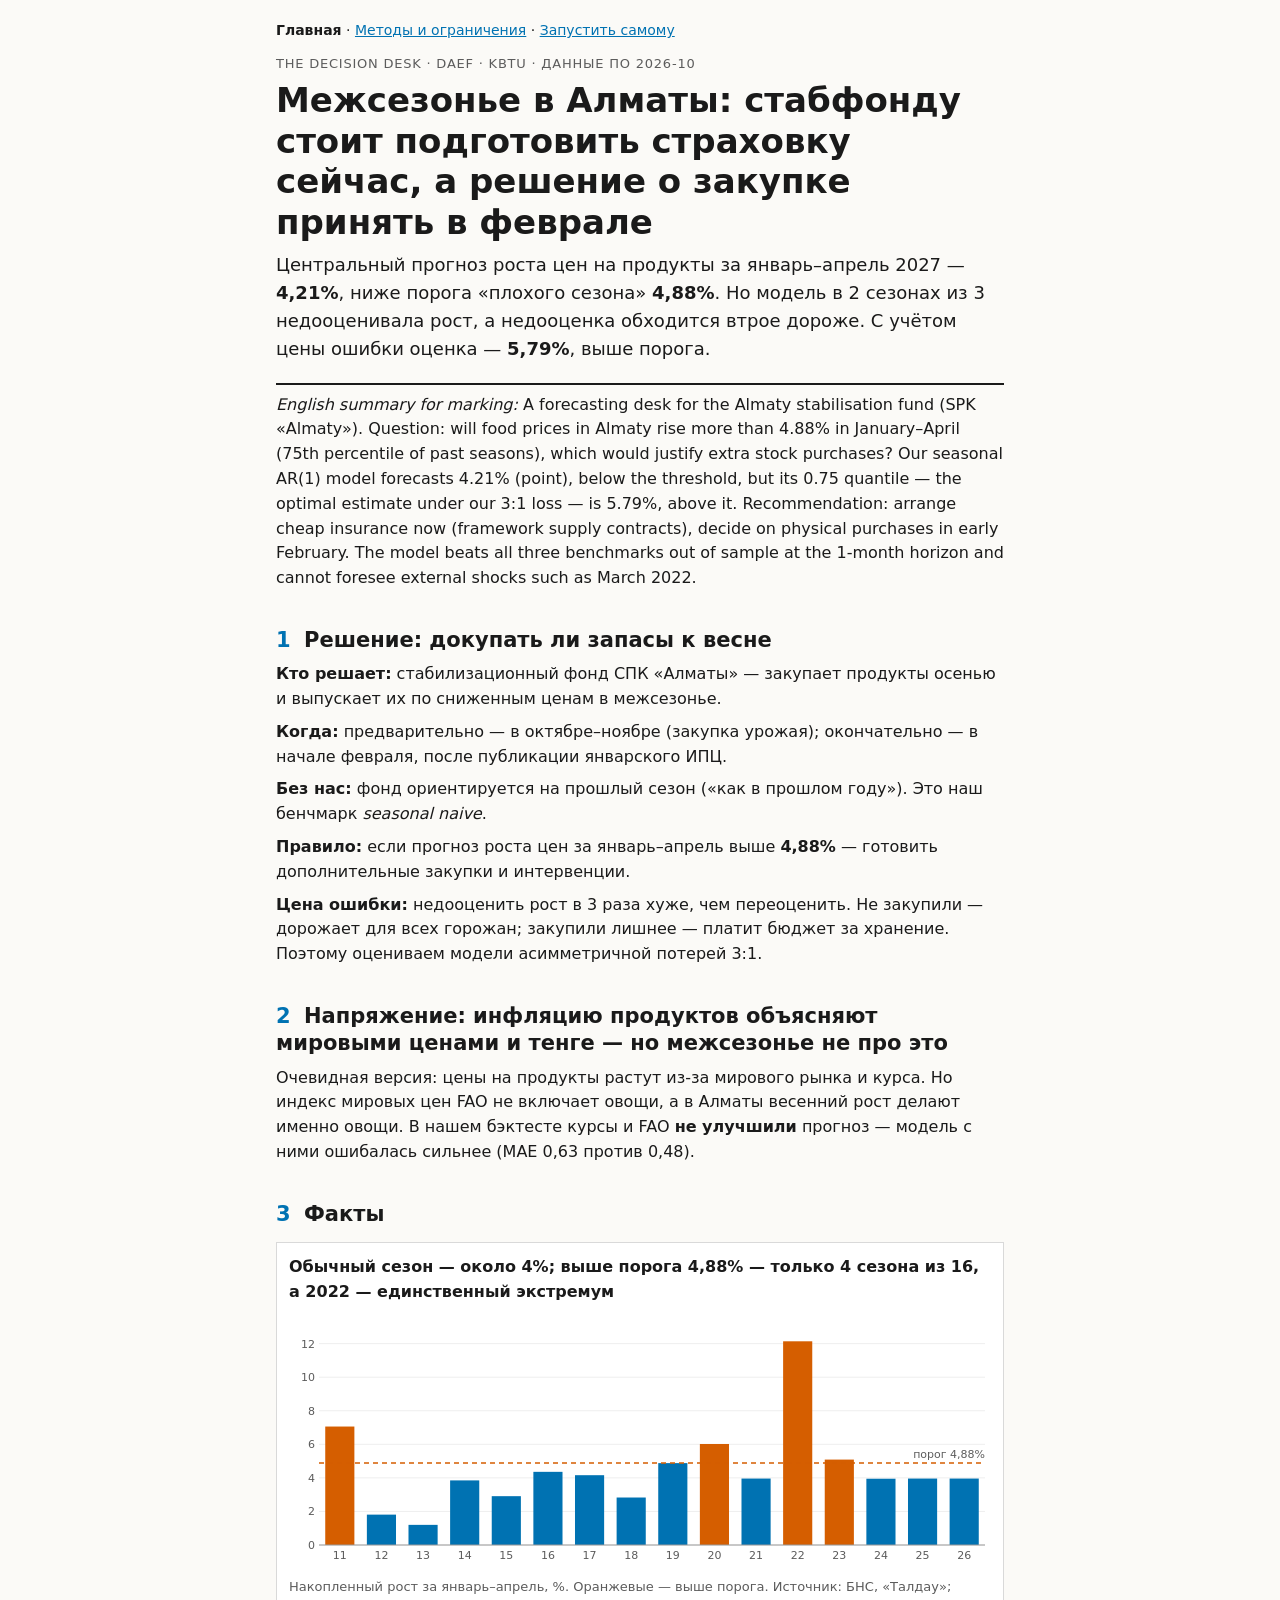
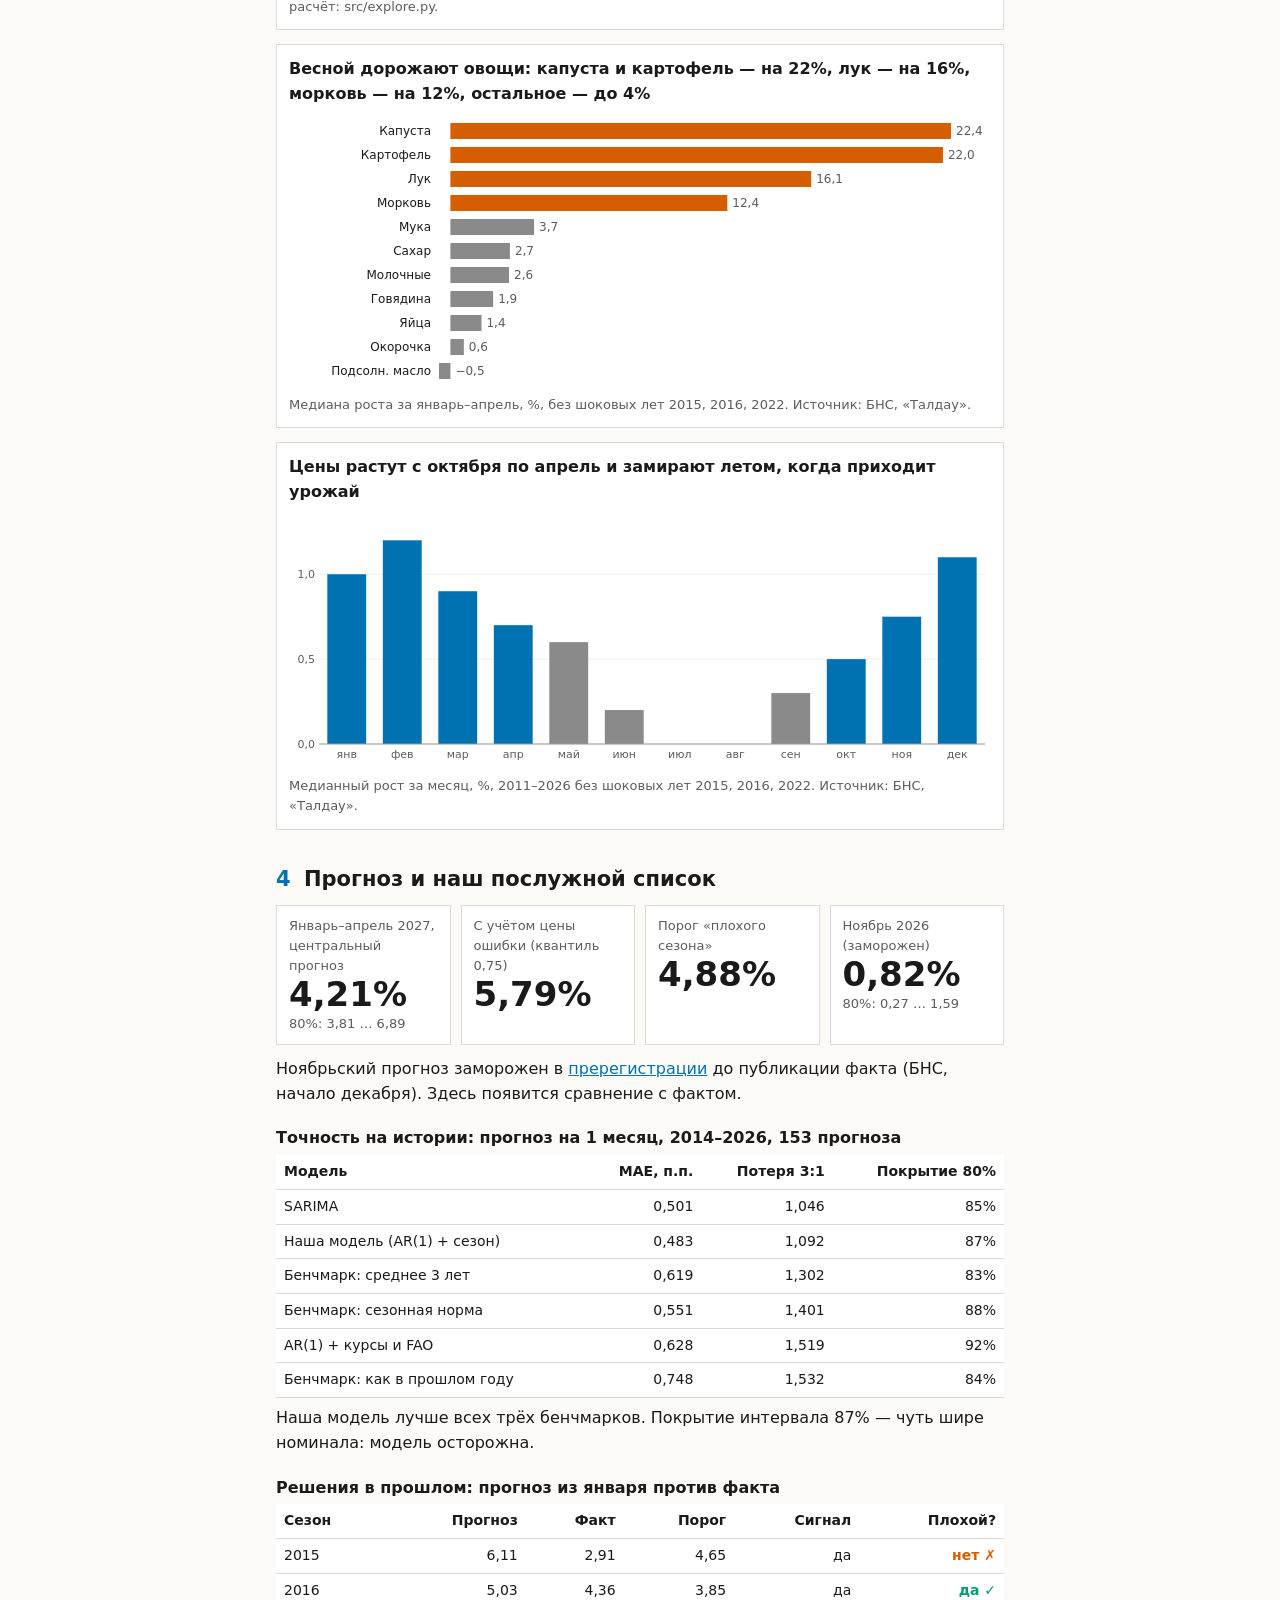
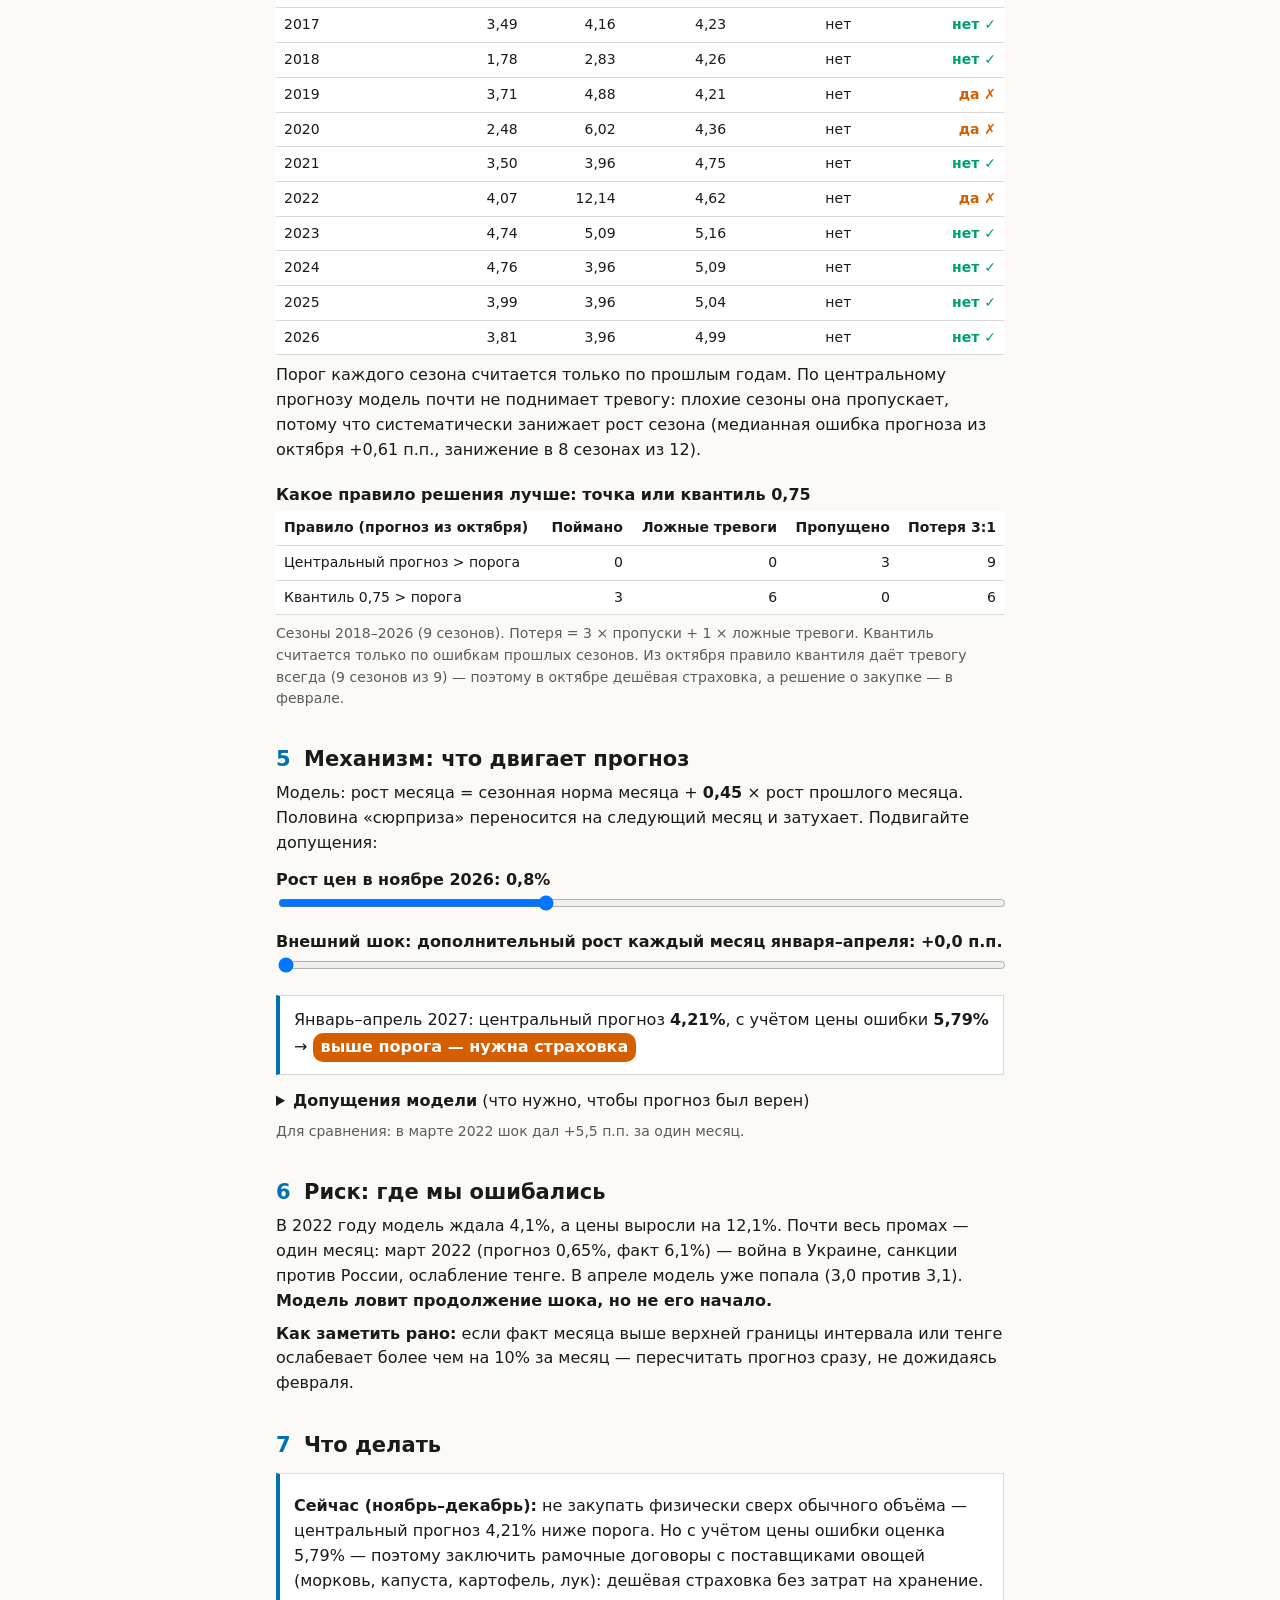
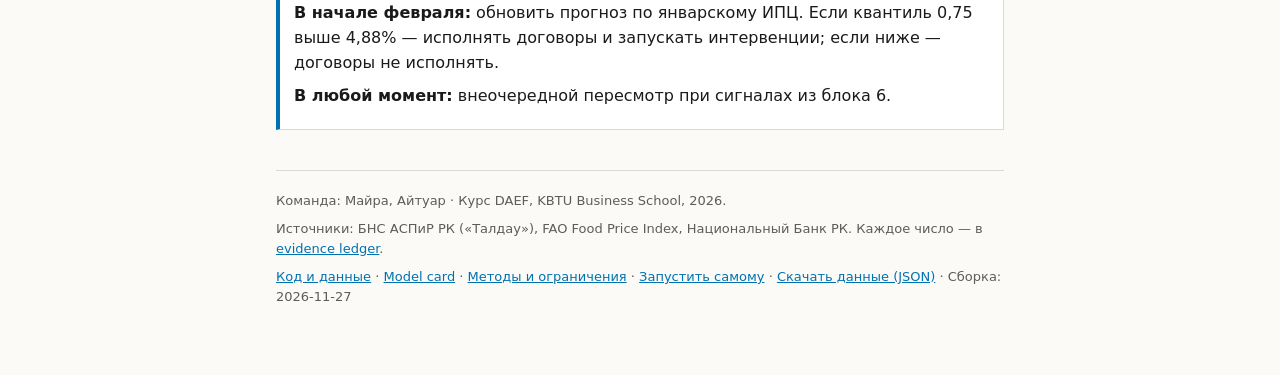
==== commit addb27a6: "Step 20: Methods & limits, Run it yourself, red-team responses on site" ====
--- a/site/index.html
+++ b/site/index.html
@@ -210,11 +210,17 @@
     a {
       color: var(--blue)
     }
+
+    nav {
+      font-size: 14px;
+      margin-bottom: 12px
+    }
   </style>
 </head>
 
 <body>
   <main>
+    <nav><b>Главная</b> · <a href="methods.html">Методы и ограничения</a> · <a href="run.html">Запустить самому</a></nav>
     <header>
       <div class="kicker">The Decision Desk · DAEF · KBTU · данные по <span id="thru">…</span></div>
       <h1>Межсезонье в Алматы: стабфонду стоит подготовить страховку сейчас, а решение о закупке принять в феврале</h1>
@@ -371,7 +377,7 @@
           ledger</a>.</p>
       <p><a href="https://github.com/tasmagambetovamaira-commits/food-risk-almaty">Код и данные</a> · <a
           href="https://github.com/tasmagambetovamaira-commits/food-risk-almaty/blob/main/model/model_card.md">Model
-          card</a> · <a href="../model/artifact.json" download>Скачать данные (JSON)</a> · Сборка: <span
+          card</a> · <a href="methods.html">Методы и ограничения</a> · <a href="run.html">Запустить самому</a> · <a href="../model/artifact.json" download>Скачать данные (JSON)</a> · Сборка: <span
           id="built"></span></p>
     </footer>
   </main>
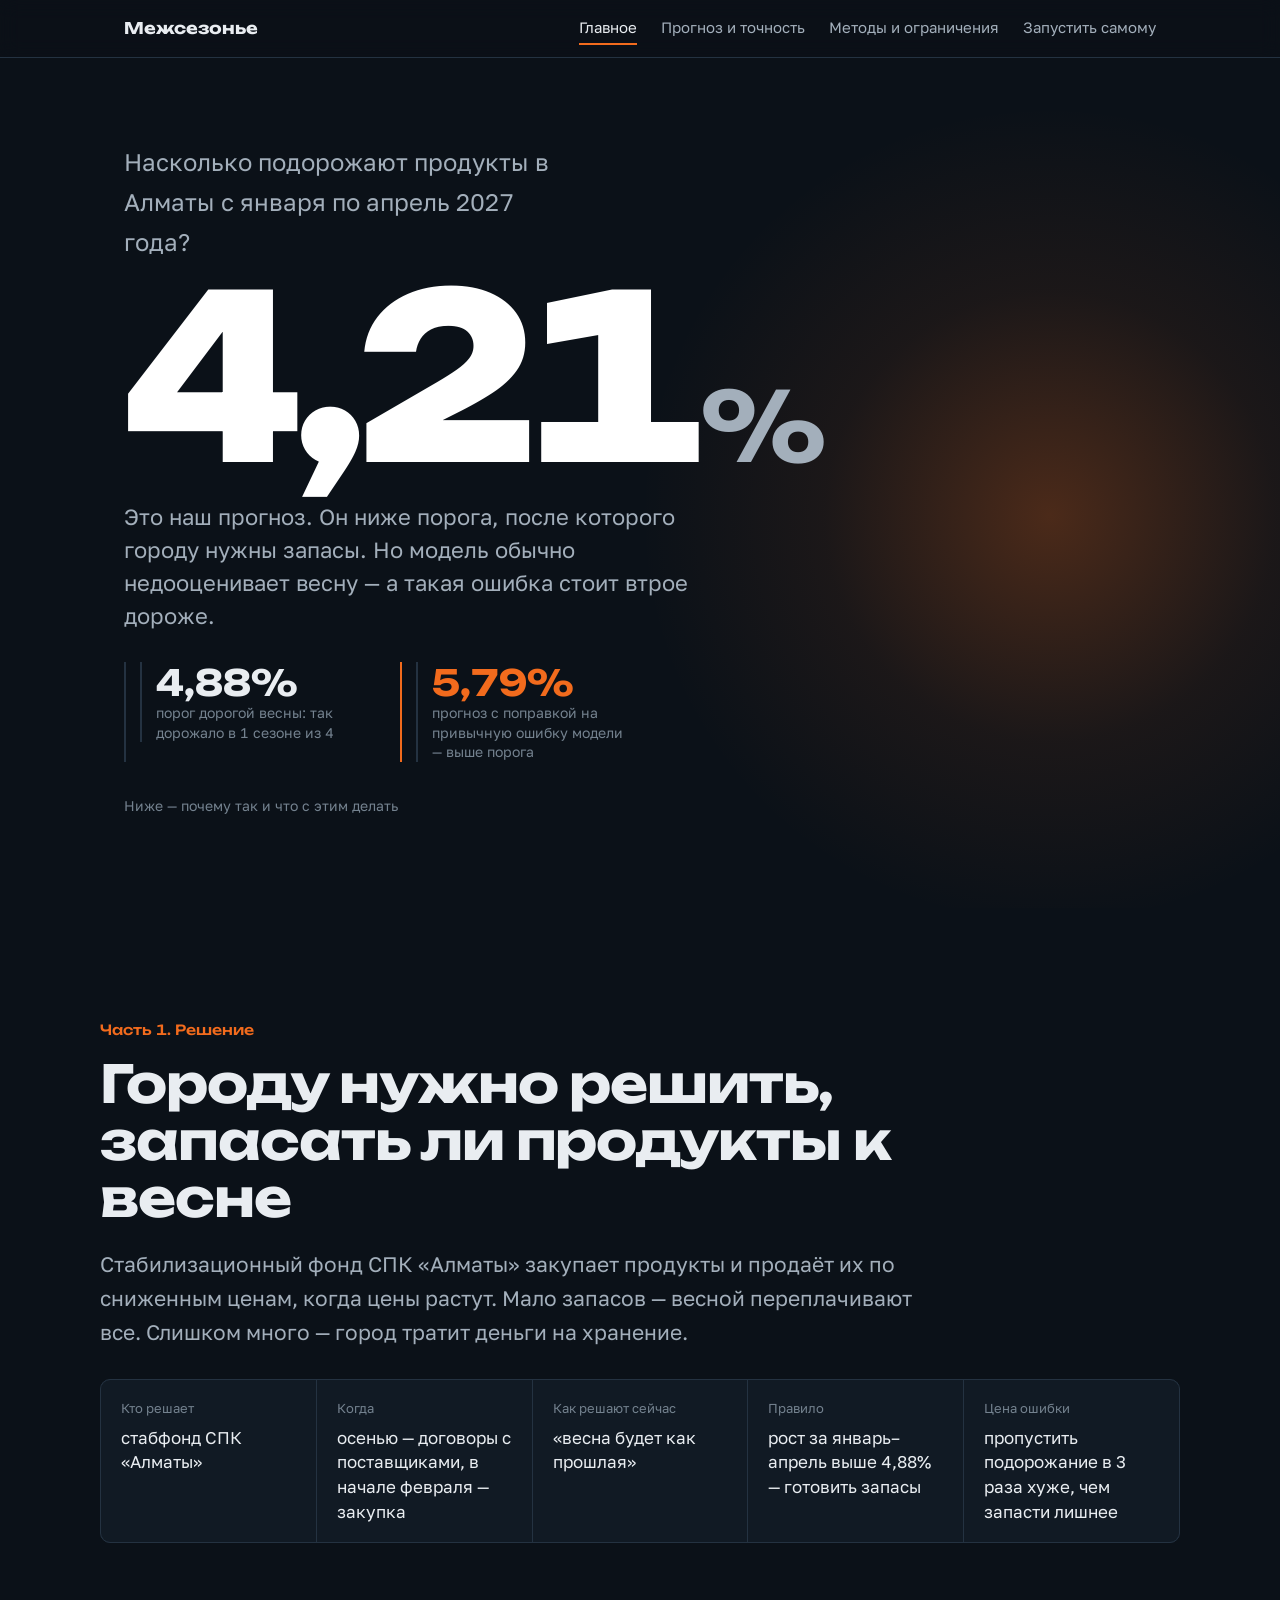
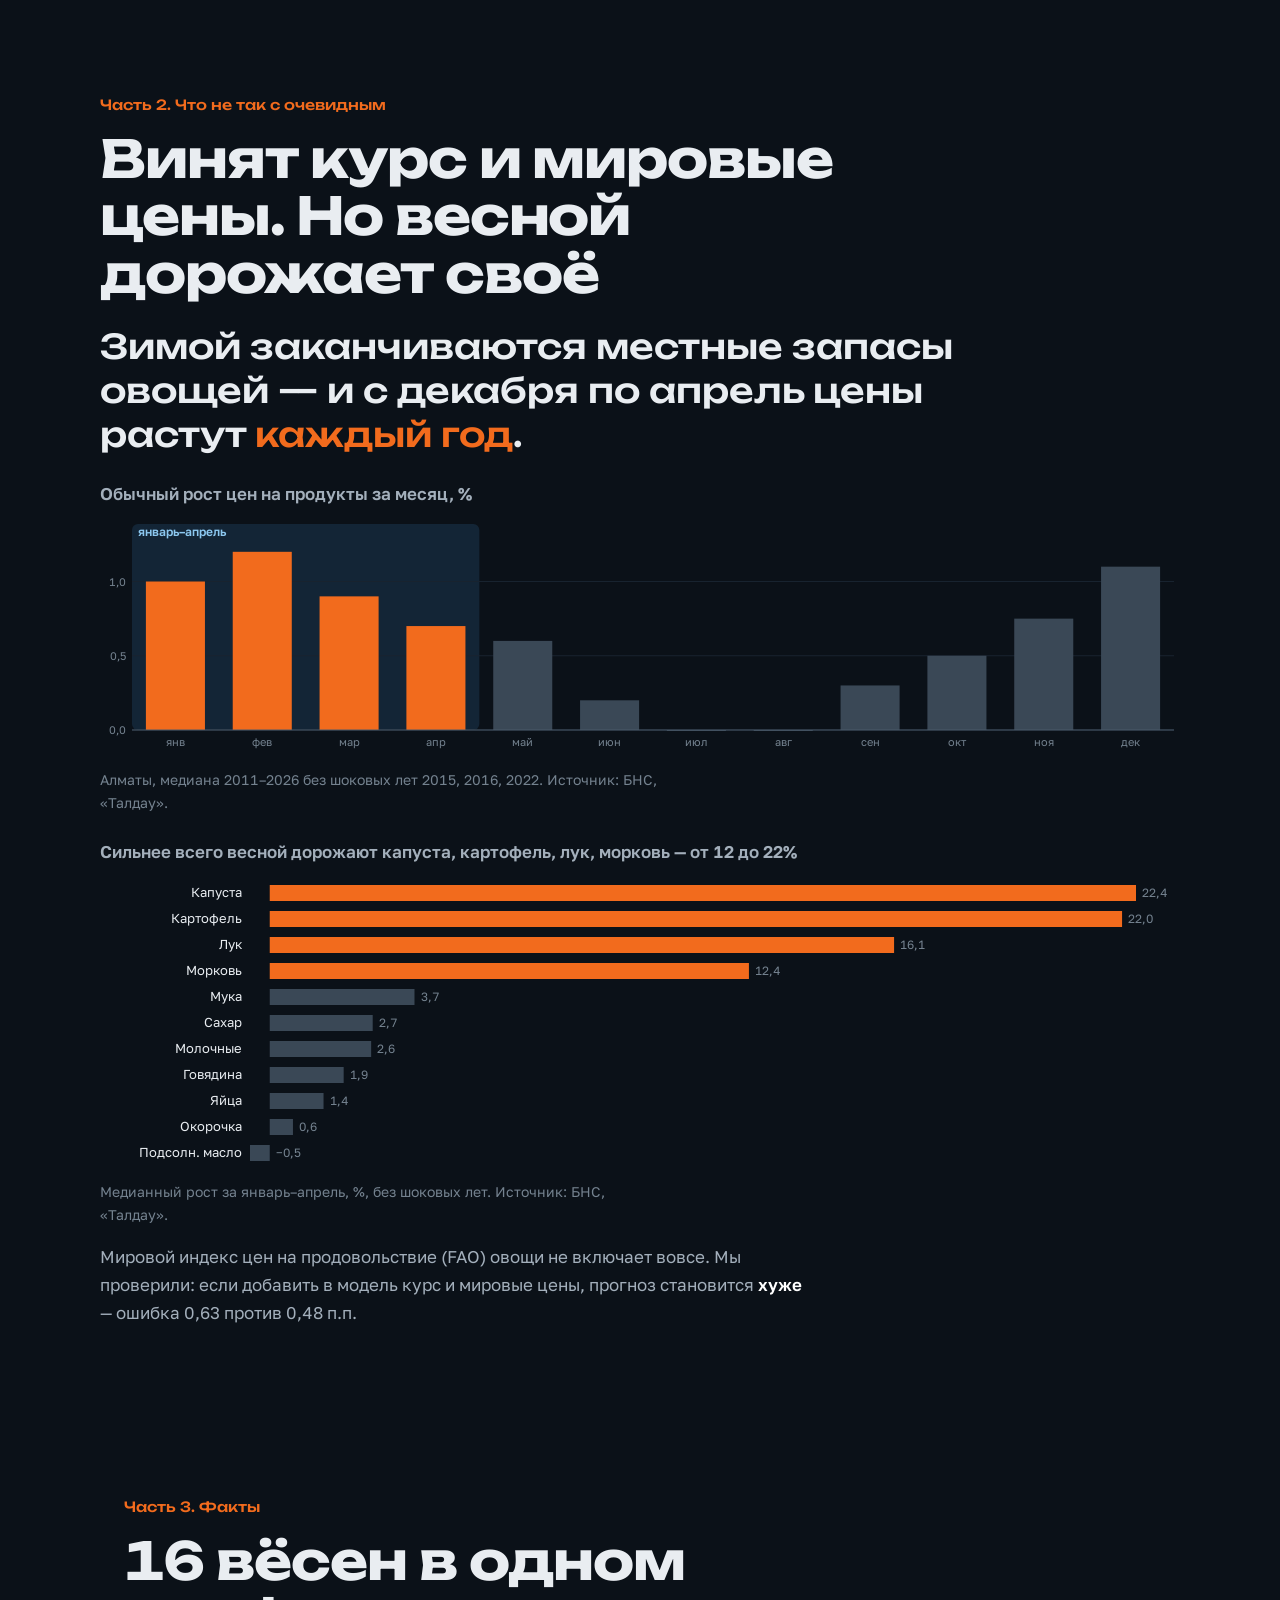
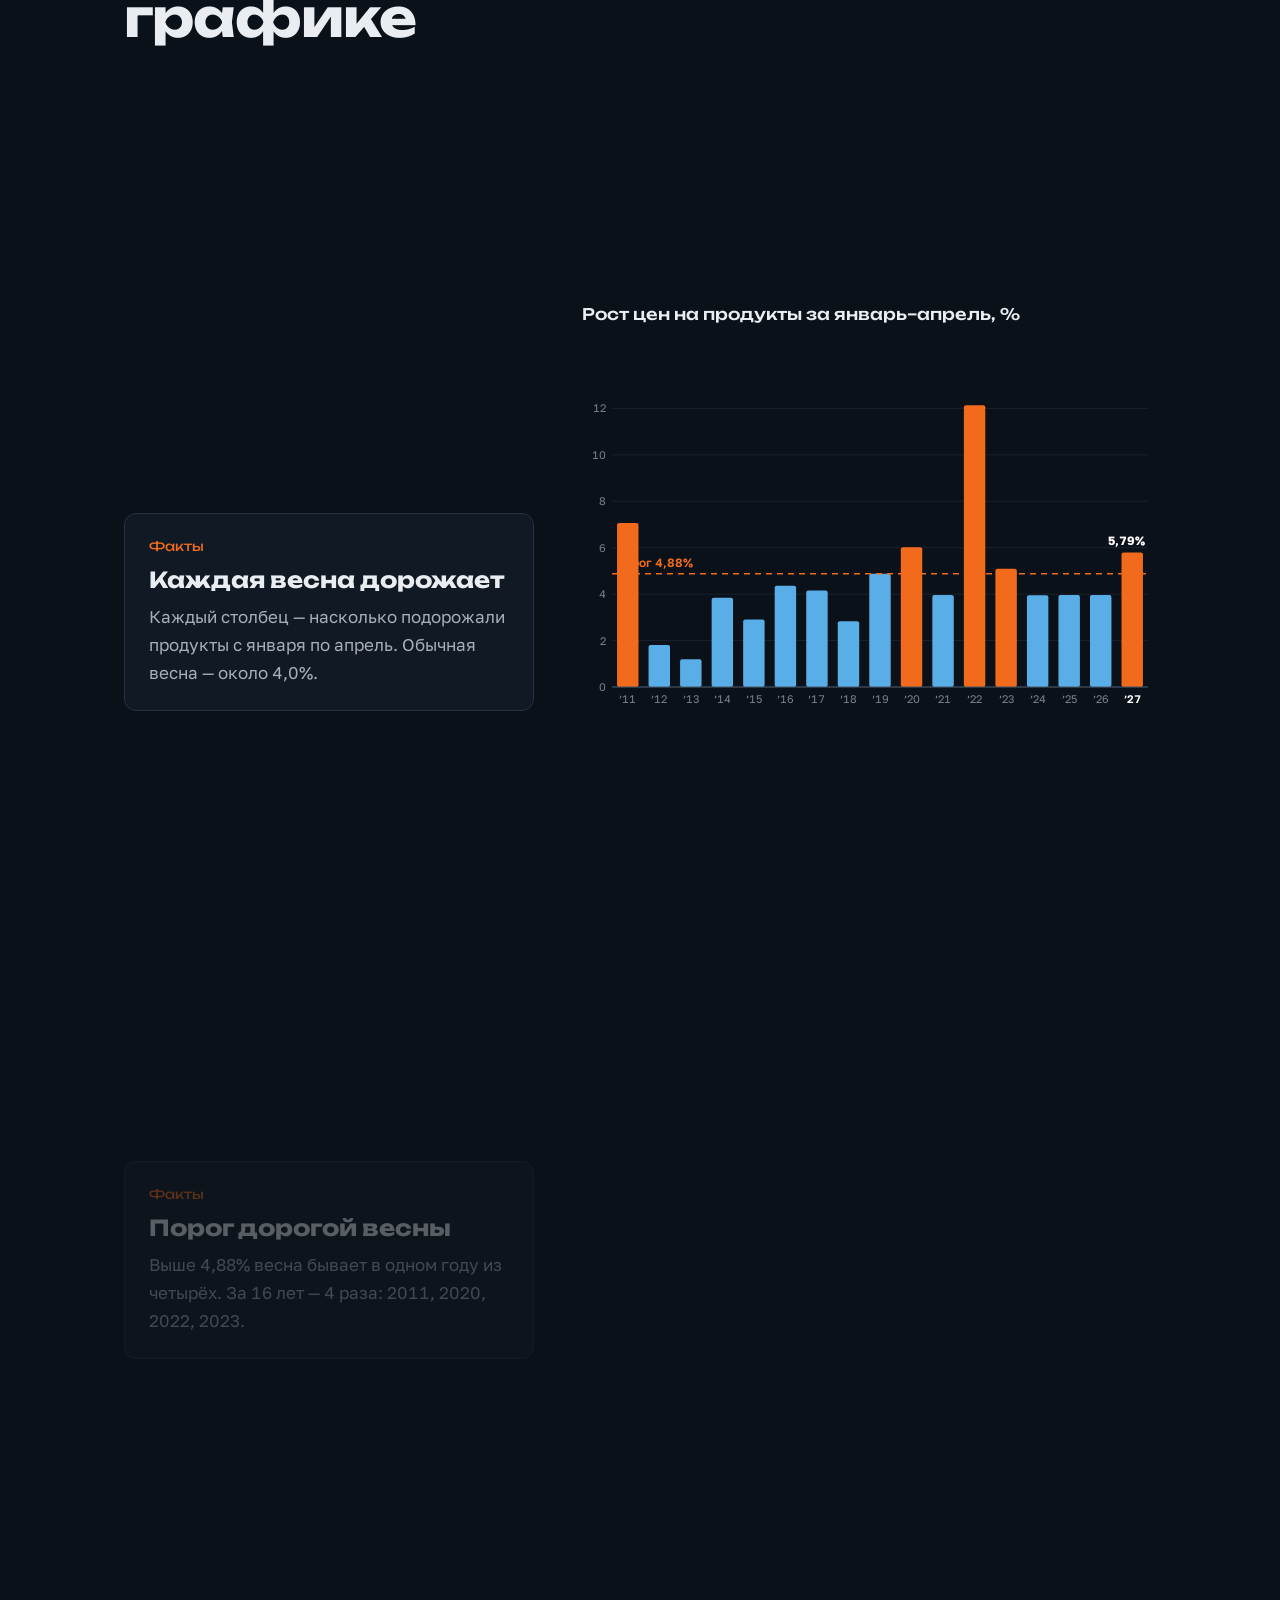
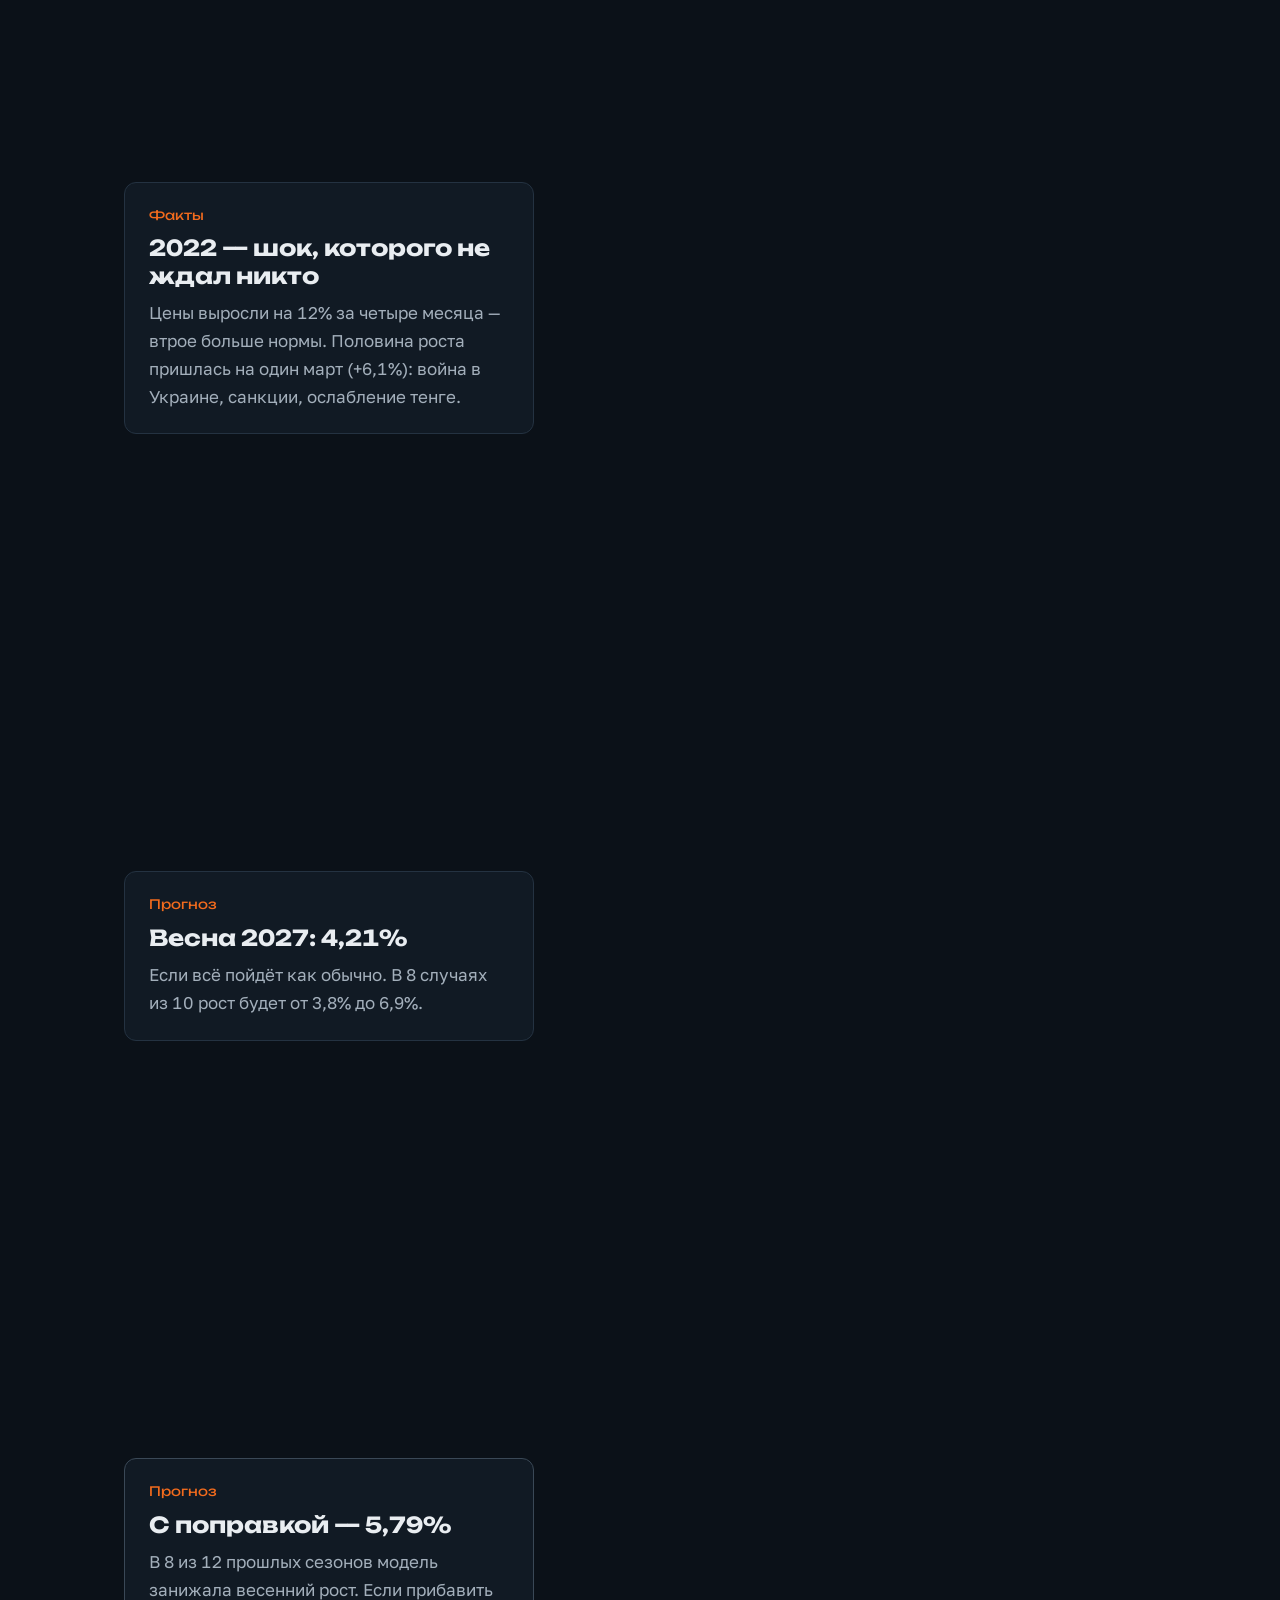
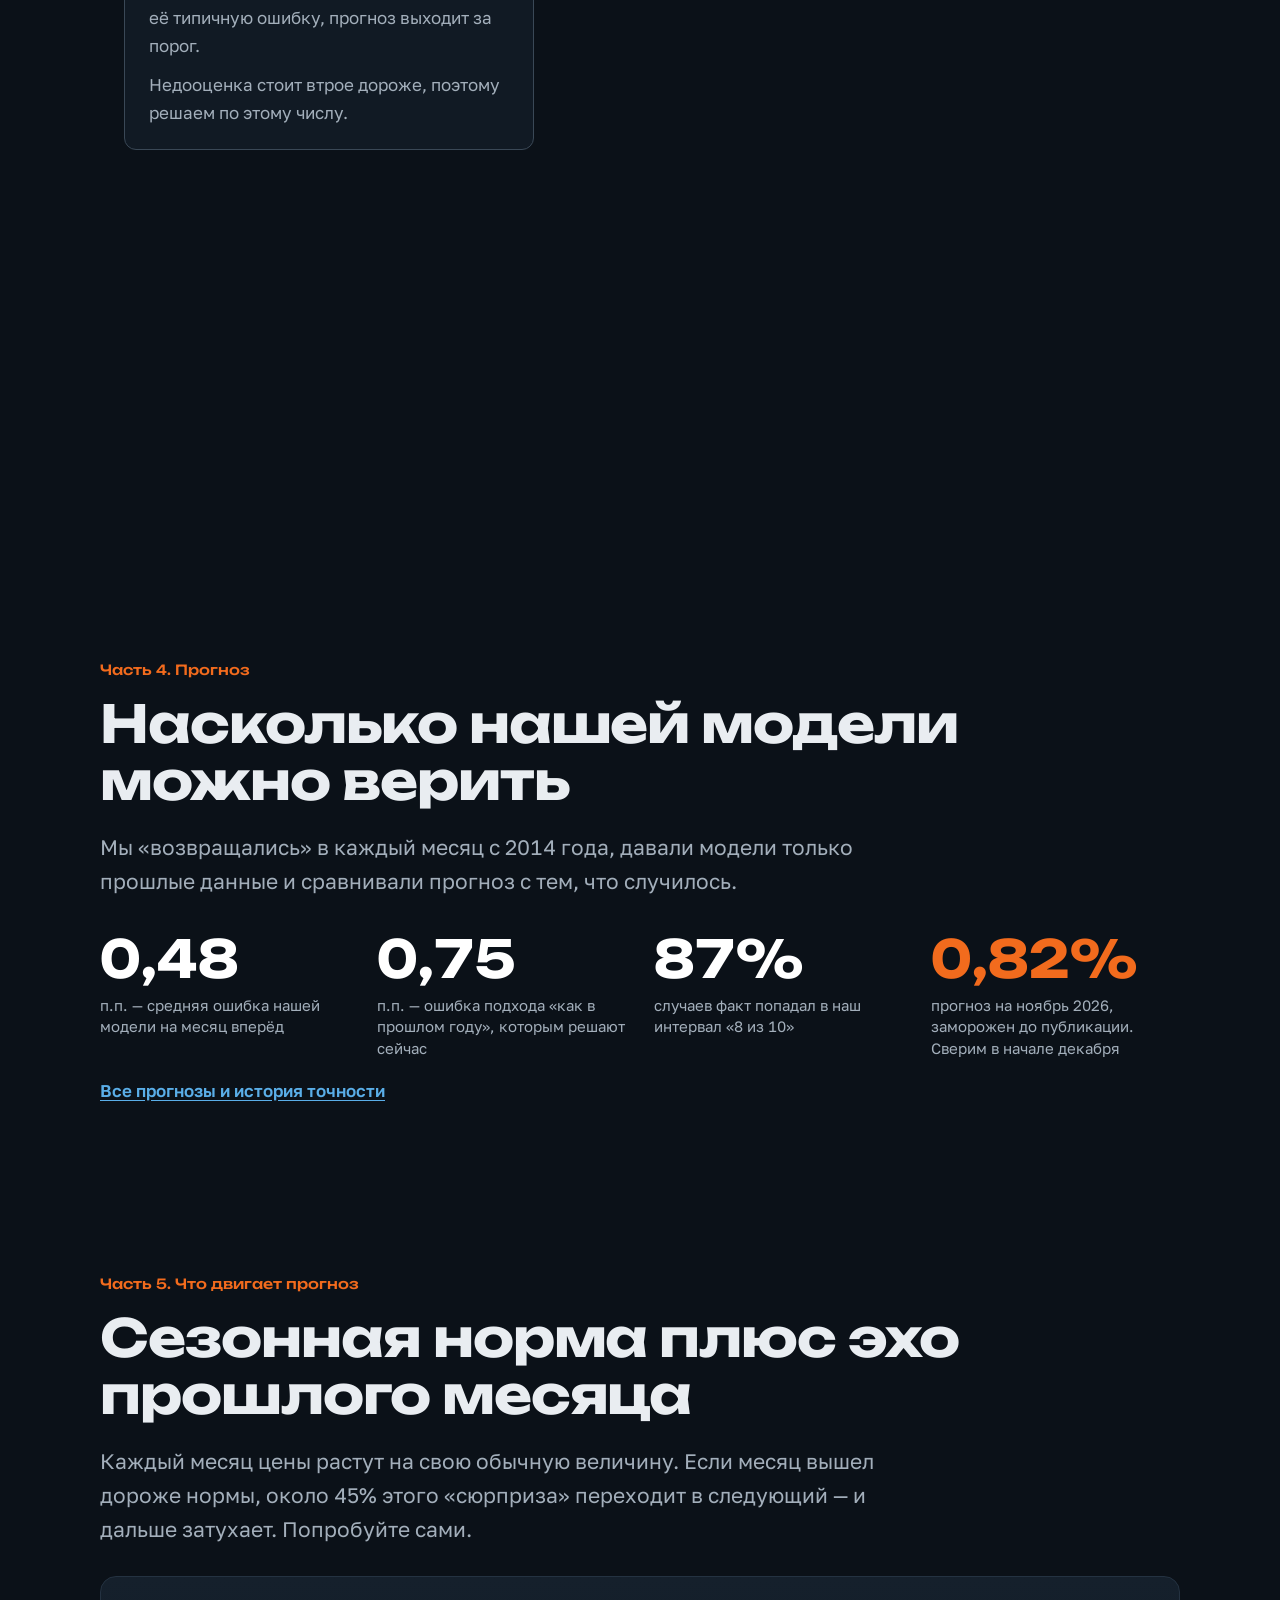
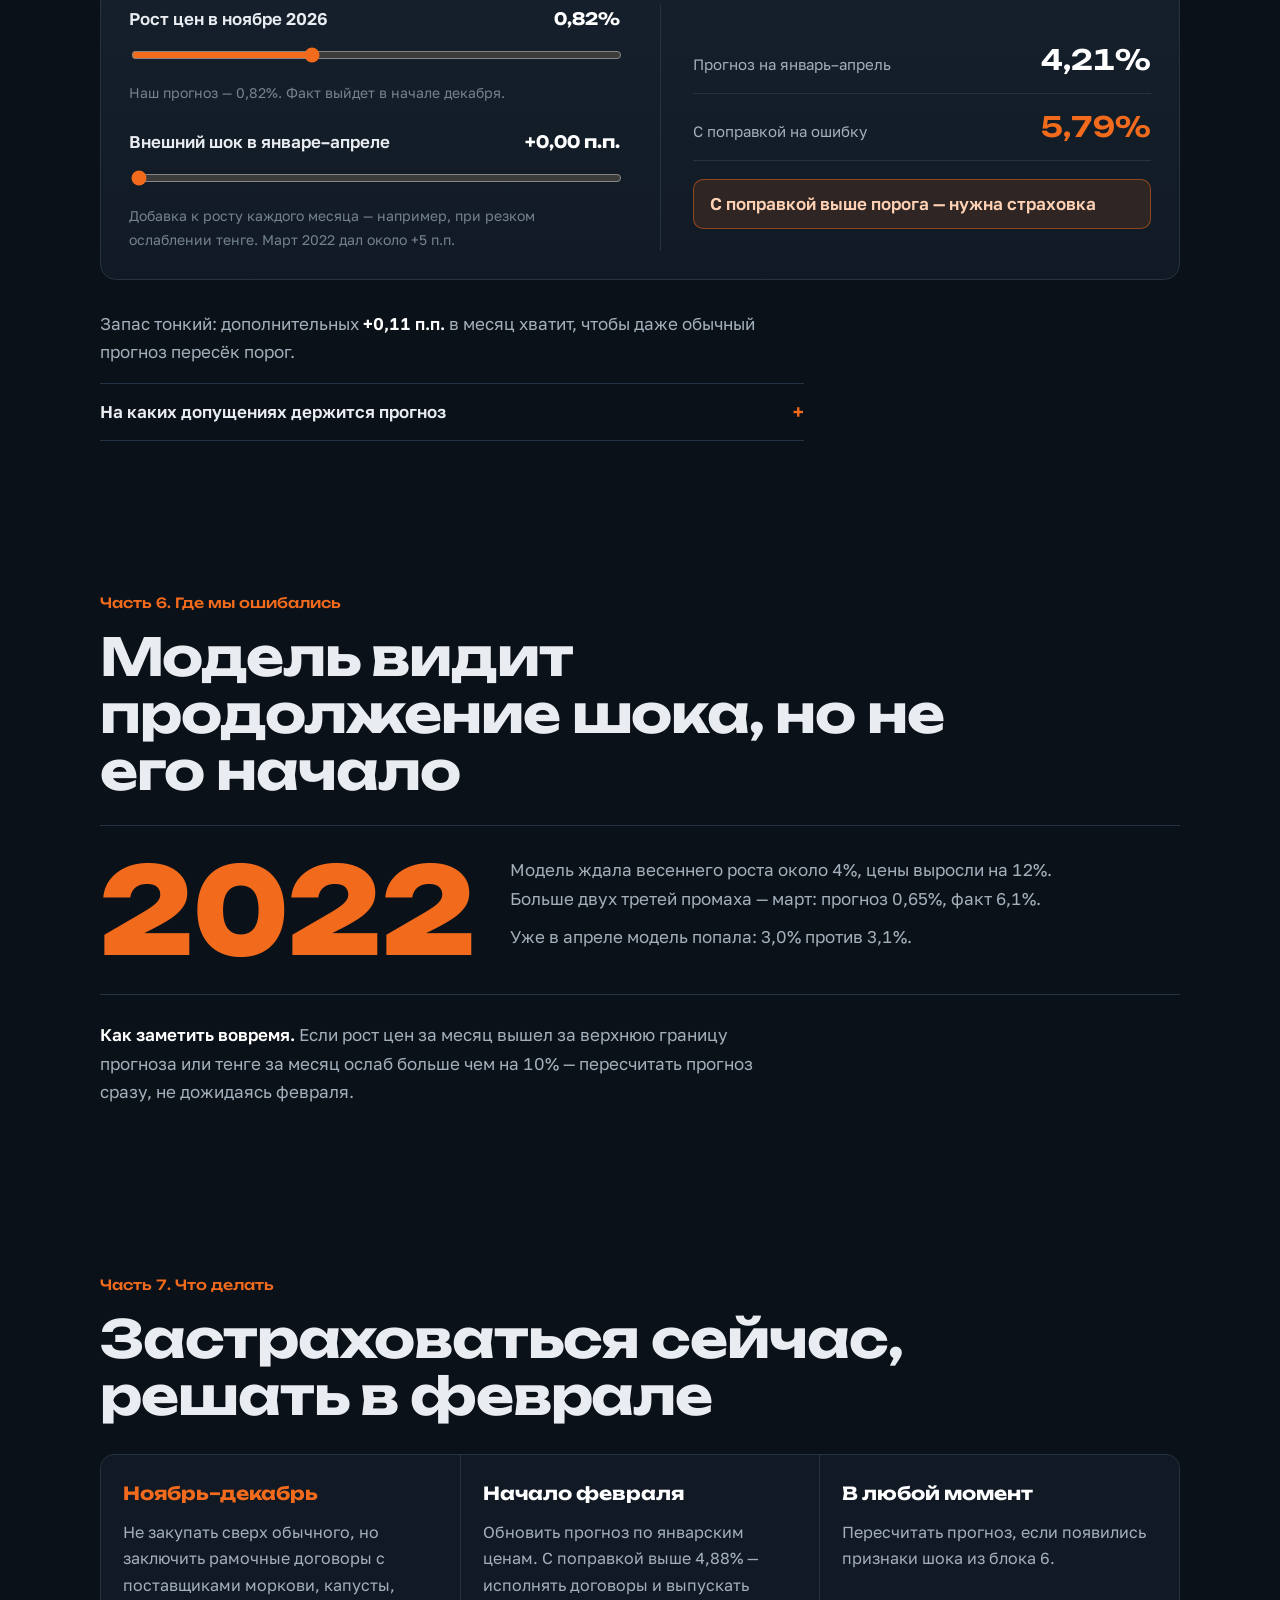
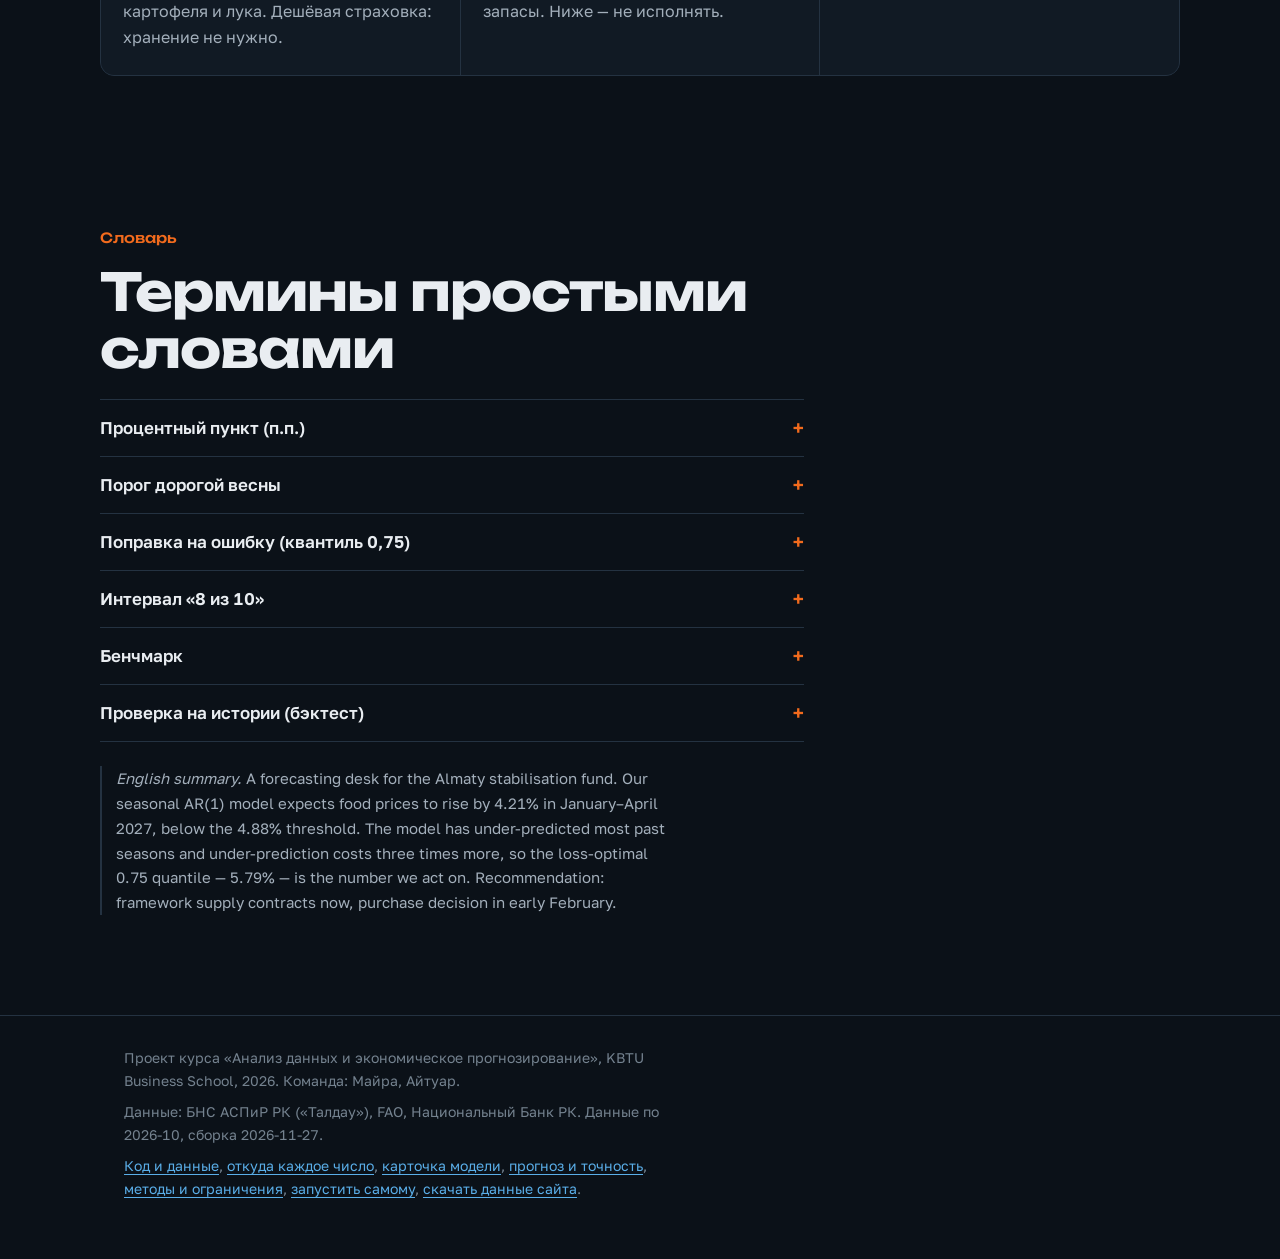
==== commit e145883d: "Site redesign: dark cinematic style, sticky scrollytelling chart" ====
--- a/site/index.html
+++ b/site/index.html
@@ -1,518 +1,282 @@
 <!DOCTYPE html>
 <html lang="ru">
-
 <head>
-  <meta charset="utf-8">
-  <meta name="viewport" content="width=device-width, initial-scale=1">
-  <title>Межсезонье в Алматы: докупать ли запасы? — The Decision Desk</title>
-  <meta name="description"
-    content="Прогноз роста цен на продукты в Алматы в январе–апреле для решения стабфонда СПК «Алматы».">
-  <style>
-    :root {
-      --ink: #1a1a1a;
-      --muted: #5c5c5c;
-      --line: #d9d9d9;
-      --bg: #fbfaf7;
-      --card: #fff;
-      /* Okabe–Ito: безопасно для дальтоников */
-      --blue: #0072B2;
-      --orange: #D55E00;
-      --grey: #8a8a8a;
-      --sky: #56B4E9;
-      --green: #009E73;
-    }
-
-    * {
-      box-sizing: border-box
-    }
-
-    body {
-      margin: 0;
-      font: 16px/1.55 system-ui, -apple-system, "Segoe UI", Roboto, sans-serif;
-      color: var(--ink);
-      background: var(--bg)
-    }
-
-    main {
-      max-width: 760px;
-      margin: 0 auto;
-      padding: 20px 16px 60px
-    }
-
-    header {
-      border-bottom: 2px solid var(--ink);
-      padding-bottom: 12px;
-      margin-bottom: 8px
-    }
-
-    .kicker {
-      font-size: 13px;
-      letter-spacing: .06em;
-      text-transform: uppercase;
-      color: var(--muted)
-    }
-
-    h1 {
-      font-size: clamp(24px, 5vw, 34px);
-      line-height: 1.2;
-      margin: 6px 0 8px
-    }
-
-    h2 {
-      font-size: 21px;
-      margin: 36px 0 8px;
-      line-height: 1.3
-    }
-
-    h2 .n {
-      display: inline-block;
-      min-width: 28px;
-      color: var(--blue)
-    }
-
-    h3 {
-      font-size: 16px;
-      margin: 20px 0 4px
-    }
-
-    p {
-      margin: 8px 0
-    }
-
-    .lead {
-      font-size: 18px
-    }
-
-    .summary {
-      background: var(--card);
-      border: 1px solid var(--line);
-      border-left: 4px solid var(--blue);
-      padding: 12px 14px;
-      margin: 14px 0
-    }
-
-    .big {
-      font-size: 34px;
-      font-weight: 700;
-      line-height: 1.1
-    }
-
-    .tiles {
-      display: grid;
-      grid-template-columns: repeat(auto-fit, minmax(150px, 1fr));
-      gap: 10px;
-      margin: 12px 0
-    }
-
-    .tile {
-      background: var(--card);
-      border: 1px solid var(--line);
-      padding: 10px 12px
-    }
-
-    .tile .lbl {
-      font-size: 13px;
-      color: var(--muted)
-    }
-
-    figure {
-      margin: 14px 0;
-      background: var(--card);
-      border: 1px solid var(--line);
-      padding: 12px
-    }
-
-    figcaption {
-      font-size: 13px;
-      color: var(--muted);
-      margin-top: 6px
-    }
-
-    .ctitle {
-      font-weight: 650;
-      margin: 0 0 6px
-    }
-
-    svg {
-      width: 100%;
-      height: auto;
-      display: block
-    }
-
-    svg text {
-      font-size: 11px;
-      fill: var(--muted)
-    }
-
-    table {
-      border-collapse: collapse;
-      width: 100%;
-      font-size: 14px;
-      background: var(--card)
-    }
-
-    th,
-    td {
-      border-bottom: 1px solid var(--line);
-      padding: 6px 8px;
-      text-align: right
-    }
-
-    th:first-child,
-    td:first-child {
-      text-align: left
-    }
-
-    .tblwrap {
-      overflow-x: auto
-    }
-
-    .yes {
-      color: var(--green);
-      font-weight: 600
-    }
-
-    .no {
-      color: var(--orange);
-      font-weight: 600
-    }
-
-    label {
-      display: block;
-      font-weight: 600;
-      margin-top: 12px
-    }
-
-    input[type=range] {
-      width: 100%
-    }
-
-    .out {
-      font-variant-numeric: tabular-nums
-    }
-
-    .pill {
-      display: inline-block;
-      padding: 2px 8px;
-      border-radius: 10px;
-      font-weight: 700;
-      color: #fff
-    }
-
-    footer {
-      margin-top: 40px;
-      border-top: 1px solid var(--line);
-      padding-top: 12px;
-      font-size: 13px;
-      color: var(--muted)
-    }
-
-    a {
-      color: var(--blue)
-    }
-
-    nav {
-      font-size: 14px;
-      margin-bottom: 12px
-    }
-  </style>
+<meta charset="utf-8">
+<meta name="viewport" content="width=device-width, initial-scale=1">
+<title>Межсезонье: насколько подорожают продукты в Алматы весной 2027</title>
+<meta name="description" content="Прогноз роста цен на продукты в Алматы на январь–апрель 2027 и рекомендация для городского стабилизационного фонда.">
+<meta name="theme-color" content="#0B1118">
+<link rel="icon" href="data:,">
+<link rel="stylesheet" href="style.css">
 </head>
-
 <body>
-  <main>
-    <nav><b>Главная</b> · <a href="methods.html">Методы и ограничения</a> · <a href="run.html">Запустить самому</a></nav>
-    <header>
-      <div class="kicker">The Decision Desk · DAEF · KBTU · данные по <span id="thru">…</span></div>
-      <h1>Межсезонье в Алматы: стабфонду стоит подготовить страховку сейчас, а решение о закупке принять в феврале</h1>
-  <p class="lead">Центральный прогноз роста цен на продукты за январь–апрель 2027 — <b id="hJA">…</b>, ниже порога «плохого сезона» <b>4,88%</b>. Но модель в 2 сезонах из 3 недооценивала рост, а недооценка обходится втрое дороже. С учётом цены ошибки оценка — <b id="hQ">…</b>, выше порога.</p>
+<nav class="site-nav" aria-label="Разделы сайта">
+  <div class="wrap">
+    <a class="brand" href="index.html">Межсезонье</a>
+    <a class="nav" href="index.html" aria-current="page">Главное</a>
+    <a class="nav" href="forecast.html">Прогноз и точность</a>
+    <a class="nav" href="methods.html">Методы и ограничения</a>
+    <a class="nav" href="run.html">Запустить самому</a>
+  </div>
+</nav>
+
+<main>
+<!-- Первый экран -->
+<header class="hero">
+  <div class="wrap">
+    <p class="hero-q">Насколько подорожают продукты в Алматы с января по апрель 2027 года?</p>
+    <p class="hero-num" aria-label="Прогноз роста цен"><span id="heroNum">0,00</span><small>%</small></p>
+    <p class="hero-sub">Это наш прогноз. Он ниже порога, после которого городу нужны запасы. Но модель обычно недооценивает весну — а такая ошибка стоит втрое дороже.</p>
+    <div class="hero-pair">
+      <div><div class="n v-thr">…</div><div class="l">порог дорогой весны: так дорожало в 1 сезоне из 4</div></div>
+      <div class="risk"><div class="n v-q75">…</div><div class="l">прогноз с поправкой на привычную ошибку модели — выше порога</div></div>
+    </div>
+    <p class="hero-cue">Ниже — почему так и что с этим делать</p>
+  </div>
 </header>
 
-    <p><i>English summary for marking:</i> A forecasting desk for the Almaty stabilisation fund (SPK «Almaty»). Question: will food prices in Almaty rise more than 4.88% in January–April (75th percentile of past seasons), which would justify extra stock purchases? Our seasonal AR(1) model forecasts <span id="enJA">…</span> (point), below the threshold, but its 0.75 quantile — the optimal estimate under our 3:1 loss — is <span id="enQ">…</span>, above it. Recommendation: arrange cheap insurance now (framework supply contracts), decide on physical purchases in early February. The model beats all three benchmarks out of sample at the 1-month horizon and cannot foresee external shocks such as March 2022.</p>
-
-    <!-- BEAT 1 -->
-    <h2><span class="n">1</span>Решение: докупать ли запасы к весне</h2>
-    <p><b>Кто решает:</b> стабилизационный фонд СПК «Алматы» — закупает продукты осенью и выпускает их по сниженным
-      ценам в межсезонье.</p>
-    <p><b>Когда:</b> предварительно — в октябре–ноябре (закупка урожая); окончательно — в начале февраля, после
-      публикации январского ИПЦ.</p>
-    <p><b>Без нас:</b> фонд ориентируется на прошлый сезон («как в прошлом году»). Это наш бенчмарк <i>seasonal
-        naive</i>.</p>
-    <p><b>Правило:</b> если прогноз роста цен за январь–апрель выше <b>4,88%</b> — готовить дополнительные закупки и
-      интервенции.</p>
-    <p><b>Цена ошибки:</b> недооценить рост в 3 раза хуже, чем переоценить. Не закупили — дорожает для всех горожан;
-      закупили лишнее — платит бюджет за хранение. Поэтому оцениваем модели асимметричной потерей 3:1.</p>
-
-    <!-- BEAT 2 -->
-    <h2><span class="n">2</span>Напряжение: инфляцию продуктов объясняют мировыми ценами и тенге — но межсезонье не про
-      это</h2>
-    <p>Очевидная версия: цены на продукты растут из-за мирового рынка и курса. Но индекс мировых цен FAO не включает
-      овощи, а в Алматы весенний рост делают именно овощи. В нашем бэктесте курсы и FAO <b>не улучшили</b> прогноз —
-      модель с ними ошибалась сильнее (MAE 0,63 против 0,48).</p>
-
-    <!-- BEAT 3 -->
-    <h2><span class="n">3</span>Факты</h2>
-
-    <figure>
-      <p class="ctitle">Обычный сезон — около 4%; выше порога 4,88% — только 4 сезона из 16, а 2022 — единственный
-        экстремум</p>
-      <svg id="chSeasons" role="img" aria-labelledby="chSeasonsAlt">
-        <title id="chSeasonsAlt">Столбцы: рост цен на продукты в Алматы за январь–апрель по годам 2011–2026. Пунктир —
-          порог 4,88%. Большинство лет 1–5%, 2011 — 7,1%, 2020 — 6,0%, 2022 — 12,1%, 2023 — 5,1%.</title>
-      </svg>
-      <figcaption>Накопленный рост за январь–апрель, %. Оранжевые — выше порога. Источник: БНС, «Талдау»; расчёт:
-        src/explore.py.</figcaption>
-    </figure>
-
-    <figure>
-      <p class="ctitle">Весной дорожают овощи: капуста и картофель — на 22%, лук — на 16%, морковь — на 12%, остальное — до 4%</p>
-      <svg id="chItems" role="img" aria-labelledby="chItemsAlt">
-        <title id="chItemsAlt">Горизонтальные столбцы: медианный рост цен за январь–апрель по товарам в Алматы. Капуста
-          22,4%, картофель 22,0%, лук 16,1%, морковь 12,4%, остальные товары ниже 4% (мука 3,7%, сахар 2,7%).</title>
-      </svg>
-      <figcaption>Медиана роста за январь–апрель, %, без шоковых лет 2015, 2016, 2022. Источник: БНС, «Талдау».
-      </figcaption>
-    </figure>
-
-    <figure>
-      <p class="ctitle">Цены растут с октября по апрель и замирают летом, когда приходит урожай</p>
-      <svg id="chProfile" role="img" aria-labelledby="chProfileAlt">
-        <title id="chProfileAlt">Столбцы: медианный рост цен на продукты в Алматы по месяцам. Январь 1,0%, февраль 1,2%,
-          июль–август 0%, декабрь 1,1%.</title>
-      </svg>
-      <figcaption>Медианный рост за месяц, %, 2011–2026 без шоковых лет 2015, 2016, 2022. Источник: БНС, «Талдау».
-      </figcaption>
-    </figure>
-
-    <!-- BEAT 4 -->
-    <h2><span class="n">4</span>Прогноз и наш послужной список</h2>
-    <div class="tiles">
-  <div class="tile"><div class="lbl">Январь–апрель 2027, центральный прогноз</div><div class="big" id="tJA">…</div><div class="lbl" id="tJAI"></div></div>
-  <div class="tile"><div class="lbl">С учётом цены ошибки (квантиль 0,75)</div><div class="big" id="tQ">…</div></div>
-  <div class="tile"><div class="lbl">Порог «плохого сезона»</div><div class="big">4,88%</div></div>
-  <div class="tile"><div class="lbl">Ноябрь 2026 (заморожен)</div><div class="big" id="tNov">…</div><div class="lbl" id="tNovI"></div></div>
-</div>
-<p>Ноябрьский прогноз заморожен в <a
-        href="https://github.com/tasmagambetovamaira-commits/food-risk-almaty/blob/main/prereg/prereg.md">пререгистрации</a>
-      до публикации факта (БНС, начало декабря). Здесь появится сравнение с фактом.</p>
-
-    <h3>Точность на истории: прогноз на 1 месяц, 2014–2026, 153 прогноза</h3>
-    <div class="tblwrap">
-      <table id="tblQ">
-        <thead>
-          <tr>
-            <th>Модель</th>
-            <th>MAE, п.п.</th>
-            <th>Потеря 3:1</th>
-            <th>Покрытие 80%</th>
-          </tr>
-        </thead>
-        <tbody></tbody>
-      </table>
-    </div>
-    <p>Наша модель лучше всех трёх бенчмарков. Покрытие интервала 87% — чуть шире номинала: модель осторожна.</p>
-
-    <h3>Решения в прошлом: прогноз из января против факта</h3>
-    <div class="tblwrap">
-      <table id="tblR">
-        <thead>
-          <tr>
-            <th>Сезон</th>
-            <th>Прогноз</th>
-            <th>Факт</th>
-            <th>Порог</th>
-            <th>Сигнал</th>
-            <th>Плохой?</th>
-          </tr>
-        </thead>
-        <tbody></tbody>
-      </table>
-    </div>
-    <p>Порог каждого сезона считается только по прошлым годам. По центральному прогнозу модель почти не поднимает тревогу: плохие сезоны она пропускает, потому что систематически занижает рост сезона (медианная ошибка прогноза из октября <span id="medErr"></span> п.п., занижение в 8 сезонах из 12).</p>
-<h3>Какое правило решения лучше: точка или квантиль 0,75</h3>
-<div class="tblwrap"><table id="tblRule"><thead><tr><th>Правило (прогноз из октября)</th><th>Поймано</th><th>Ложные тревоги</th><th>Пропущено</th><th>Потеря 3:1</th></tr></thead><tbody></tbody></table></div>
-<p id="ruleTxt" style="font-size:14px;color:var(--muted)"></p>
-
-<!-- BEAT 5 -->
-    <h2><span class="n">5</span>Механизм: что двигает прогноз</h2>
-    <p>Модель: рост месяца = сезонная норма месяца + <b id="phiTxt">0,45</b> × рост прошлого месяца. Половина «сюрприза»
-      переносится на следующий месяц и затухает. Подвигайте допущения:</p>
-    <label for="sNov">Рост цен в ноябре 2026: <span class="out" id="vNov"></span></label>
-    <input type="range" id="sNov" min="-1" max="4" step="any">
-    <label for="sShock">Внешний шок: дополнительный рост каждый месяц января–апреля: <span class="out"
-        id="vShock"></span></label>
-    <input type="range" id="sShock" min="0" max="3" step="0.1" value="0">
-    <p class="summary" aria-live="polite">Январь–апрель 2027: центральный прогноз <b class="out" id="vJA"></b>, с учётом цены ошибки <b class="out" id="vQ"></b> → <span id="vSig"></span></p>
-<details>
-  <summary><b>Допущения модели</b> (что нужно, чтобы прогноз был верен)</summary>
-  <ul>
-    <li>Сезонная норма каждого месяца такая же, как в среднем в 2011–2026 (<span id="asM"></span>).</li>
-    <li>«Память» φ = <span id="asPhi"></span>: каждый месяц переносит около 45% сюрприза прошлого месяца.</li>
-    <li>Нет нового внешнего шока (курс, война, пандемия) — это задаёт второй слайдер.</li>
-    <li>Курсы и мировые цены не входят в модель: они не улучшили прогноз в бэктесте.</li>
-    <li>Квантиль 0,75 = центральный прогноз + 75-й процентиль прошлых ошибок прогноза сезона (<span id="asN"></span> сезонов) — выборка маленькая, оценка грубая.</li>
-  </ul>
-</details>
-<p style="font-size:14px;color:var(--muted)">Для сравнения: в марте 2022 шок дал +5,5 п.п. за один месяц.</p>
-
-    <!-- BEAT 6 -->
-    <h2><span class="n">6</span>Риск: где мы ошибались</h2>
-    <p>В 2022 году модель ждала 4,1%, а цены выросли на 12,1%. Почти весь промах — один месяц: март 2022 (прогноз 0,65%,
-      факт 6,1%) — война в Украине, санкции против России, ослабление тенге. В апреле модель уже попала (3,0 против
-      3,1). <b>Модель ловит продолжение шока, но не его начало.</b></p>
-    <p><b>Как заметить рано:</b> если факт месяца выше верхней границы интервала или тенге ослабевает более чем на 10%
-      за месяц — пересчитать прогноз сразу, не дожидаясь февраля.</p>
-
-    <!-- BEAT 7 -->
-<h2><span class="n">7</span>Что делать</h2>
-<div class="summary">
-  <p><b>Сейчас (ноябрь–декабрь):</b> не закупать физически сверх обычного объёма — центральный прогноз <span id="aJA">…</span> ниже порога. Но с учётом цены ошибки оценка <span id="aQ">…</span> — поэтому заключить рамочные договоры с поставщиками овощей (морковь, капуста, картофель, лук): дешёвая страховка без затрат на хранение.</p>
-  <p><b>В начале февраля:</b> обновить прогноз по январскому ИПЦ. Если квантиль 0,75 выше 4,88% — исполнять договоры и запускать интервенции; если ниже — договоры не исполнять.</p>
-  <p><b>В любой момент:</b> внеочередной пересмотр при сигналах из блока 6.</p>
-</div>
-
-<footer>
-      <p>Команда: Майра, Айтуар · Курс DAEF, KBTU Business School, 2026.</p>
-      <p>Источники: БНС АСПиР РК («Талдау»), FAO Food Price Index, Национальный Банк РК. Каждое число — в <a
-          href="https://github.com/tasmagambetovamaira-commits/food-risk-almaty/blob/main/ledger/evidence_ledger.csv">evidence
-          ledger</a>.</p>
-      <p><a href="https://github.com/tasmagambetovamaira-commits/food-risk-almaty">Код и данные</a> · <a
-          href="https://github.com/tasmagambetovamaira-commits/food-risk-almaty/blob/main/model/model_card.md">Model
-          card</a> · <a href="methods.html">Методы и ограничения</a> · <a href="run.html">Запустить самому</a> · <a href="../model/artifact.json" download>Скачать данные (JSON)</a> · Сборка: <span
-          id="built"></span></p>
-    </footer>
-  </main>
-
-  <script src="artifact.js"></script>
-  <script>
-    const fmt = (x, d = 1) => (x < 0 ? "−" : "") + Math.abs(x).toFixed(d).replace(".", ",");
-    const pct = (x, d = 2) => fmt(x, d) + "%";
-    const C = { blue: "#0072B2", orange: "#D55E00", grey: "#8a8a8a" };
-    const NS = "http://www.w3.org/2000/svg";
-    function el(tag, attrs, parent, text) {
-      const e = document.createElementNS(NS, tag);
-      for (const k in attrs) e.setAttribute(k, attrs[k]);
-      if (text !== undefined) e.textContent = text;
-      parent.appendChild(e); return e;
-    }
-
-    // Вертикальные столбцы
-    function vbars(svg, labels, values, colors, refLine) {
-      const W = Math.max(320, Math.round(svg.getBoundingClientRect().width) || 700), H = W < 500 ? 220 : 260, L = 30, R = 6, T = 14, B = 26;
-      svg.setAttribute("viewBox", `0 0 ${W} ${H}`);
-      const lo = Math.min(0, ...values), hi = Math.max(...values, refLine || 0) * 1.08;
-      const y = v => T + (hi - v) / (hi - lo) * (H - T - B);
-      const bw = (W - L - R) / values.length;
-      for (let t = Math.ceil(lo); t <= hi; t += (hi > 6 ? 2 : 0.5)) {
-        el("line", { x1: L, x2: W - R, y1: y(t), y2: y(t), stroke: "#eee" }, svg);
-        el("text", { x: L - 4, y: y(t) + 4, "text-anchor": "end" }, svg, fmt(t, hi > 6 ? 0 : 1));
-      }
-      values.forEach((v, i) => {
-        el("rect", { x: L + i * bw + bw * 0.15, y: Math.min(y(v), y(0)), width: bw * 0.7, height: Math.abs(y(v) - y(0)), fill: colors[i] }, svg);
-        if (bw >= 16 || i % 2 === 0)
-          el("text", { x: L + i * bw + bw / 2, y: H - B + 14, "text-anchor": "middle" }, svg, labels[i]);
-      });
-      el("line", { x1: L, x2: W - R, y1: y(0), y2: y(0), stroke: "#999" }, svg);
-      if (refLine) {
-        el("line", { x1: L, x2: W - R, y1: y(refLine), y2: y(refLine), stroke: C.orange, "stroke-dasharray": "5 4", "stroke-width": 1.5 }, svg);
-        el("text", { x: W - R, y: y(refLine) - 5, "text-anchor": "end", fill: C.orange }, svg, "порог " + pct(refLine));
-      }
-    }
-
-    // Горизонтальные столбцы
-    function hbars(svg, labels, values, colors) {
-      const W = Math.max(320, Math.round(svg.getBoundingClientRect().width) || 700), rowH = 24, L = W < 500 ? 120 : 150, R = 40, T = 6;
-      const H = T + rowH * values.length + 6;
-      svg.setAttribute("viewBox", `0 0 ${W} ${H}`);
-      const lo = Math.min(0, ...values), hi = Math.max(...values);
-      const x = v => L + (v - lo) / (hi - lo) * (W - L - R);
-      values.forEach((v, i) => {
-        const yy = T + i * rowH;
-        el("text", { x: L - 8, y: yy + 16, "text-anchor": "end", style: "font-size:12px;fill:#1a1a1a" }, svg, labels[i]);
-        el("rect", { x: Math.min(x(v), x(0)), y: yy + 4, width: Math.max(1, Math.abs(x(v) - x(0))), height: rowH - 8, fill: colors[i] }, svg);
-        el("text", { x: Math.max(x(v), x(0)) + 5, y: yy + 16, style: "font-size:12px" }, svg, fmt(v));
-      });
-    }
-
-    (window.ARTIFACT ? Promise.resolve(window.ARTIFACT) : fetch("../model/artifact.json").then(r => r.json())).then(A => {
-      const D = A.decision, M = A.model;
-      document.getElementById("thru").textContent = A.meta.data_through;
-      document.getElementById("built").textContent = A.meta.built;
-      ["hJA", "tJA", "aJA"].forEach(id => document.getElementById(id).textContent = pct(D.janapr_forecast));
-      ["hQ", "tQ", "aQ"].forEach(id => document.getElementById(id).textContent = pct(D.janapr_q75));
-      document.getElementById("tJAI").textContent = `80%: ${fmt(D.janapr_lo80, 2)} … ${fmt(D.janapr_hi80, 2)}`;
-      document.getElementById("enJA").textContent = D.janapr_forecast.toFixed(2) + "%";
-      document.getElementById("enQ").textContent = D.janapr_q75.toFixed(2) + "%";
-      const SE = A.season_errors.oct;
-      document.getElementById("medErr").textContent = "+" + fmt(SE.q50, 2);
-      document.getElementById("asPhi").textContent = fmt(M.phi, 2);
-      document.getElementById("asN").textContent = SE.n;
-      document.getElementById("asM").textContent = "янв " + fmt(M.m[0], 2) + ", июл " + fmt(M.m[6], 2) + ", дек " + fmt(M.m[11], 2) + " п.п.";
-      const tRule = document.querySelector("#tblRule tbody"), RL = A.decision_rules.oct;
-      [["point", "Центральный прогноз > порога"], ["q75", "Квантиль 0,75 > порога"]].forEach(([k, lbl]) => {
-        const v = RL[k];
-        tRule.insertAdjacentHTML("beforeend", `<tr><td>${lbl}</td><td>${v.hits}</td><td>${v.false}</td><td>${v.miss}</td><td>${v.loss}</td></tr>`);
-      });
-      document.getElementById("ruleTxt").textContent = `Сезоны ${2026 - RL.point.seasons + 1}–2026 (${RL.point.seasons} сезонов). Потеря = 3 × пропуски + 1 × ложные тревоги. Квантиль считается только по ошибкам прошлых сезонов. Из октября правило квантиля даёт тревогу всегда (9 сезонов из 9) — поэтому в октябре дешёвая страховка, а решение о закупке — в феврале.`;
-      document.getElementById("phiTxt").textContent = fmt(M.phi, 2);
-
-      // Графики
-      const S = A.seasons;
-      vbars(document.getElementById("chSeasons"), S.map(s => String(s.year).slice(2)), S.map(s => s.growth),
-        S.map(s => s.growth > D.threshold ? C.orange : C.blue), D.threshold);
-      const I = A.items;
-      hbars(document.getElementById("chItems"), I.map(d => d.item), I.map(d => d.janapr_median),
-        I.map((d, i) => i < 4 ? C.orange : C.grey));
-      const narrow = document.getElementById("chProfile").getBoundingClientRect().width < 500;
-      const mon = narrow ? ["я", "ф", "м", "а", "м", "и", "и", "а", "с", "о", "н", "д"] : ["янв", "фев", "мар", "апр", "май", "июн", "июл", "авг", "сен", "окт", "ноя", "дек"];
-      vbars(document.getElementById("chProfile"), mon, A.profile.map(p => p.median),
-        A.profile.map(p => [1, 2, 3, 4, 10, 11, 12].includes(p.month) ? C.blue : C.grey));
-
-      // Замороженный прогноз
-      const pr = A.prereg.find(p => p.region === "almaty" && p.model === "ar1_seasonal");
-      document.getElementById("tNov").textContent = pct(pr.nov2026_point);
-      document.getElementById("tNovI").textContent = `80%: ${fmt(pr.nov2026_lo80, 2)} … ${fmt(pr.nov2026_hi80, 2)}`;
-
-      // Таблицы
-      const names = {
-        ar1_seasonal: "Наша модель (AR(1) + сезон)", sarima: "SARIMA", ar1_drivers: "AR(1) + курсы и FAO",
-        climatology: "Бенчмарк: сезонная норма", seasonal_mean3: "Бенчмарк: среднее 3 лет", seasonal_naive: "Бенчмарк: как в прошлом году"
-      };
-      const tq = document.querySelector("#tblQ tbody");
-      [...A.quality_h1].sort((a, b) => a.asym_loss - b.asym_loss).forEach(q => {
-        tq.insertAdjacentHTML("beforeend", `<tr><td>${names[q.model] || q.model}</td><td>${fmt(q.mae, 3)}</td><td>${fmt(q.asym_loss, 3)}</td><td>${fmt(q.coverage80 * 100, 0)}%</td></tr>`);
-      });
-      const tr = document.querySelector("#tblR tbody");
-      A.decision_record.forEach(d => {
-        const ok = d.signal === d.bad;
-        tr.insertAdjacentHTML("beforeend", `<tr><td>${d.season}</td><td>${fmt(d.forecast, 2)}</td><td>${fmt(d.actual, 2)}</td><td>${fmt(d.threshold, 2)}</td>
-      <td>${d.signal ? "да" : "нет"}</td><td class="${ok ? "yes" : "no"}">${d.bad ? "да" : "нет"}${ok ? " ✓" : " ✗"}</td></tr>`);
-      });
-
-      // Сценарий: та же формула, что в src/models.py (ar1_seasonal)
-      const sNov = document.getElementById("sNov"), sShock = document.getElementById("sShock");
-      sNov.value = A.forecast[0].point;
-      function run() {
-        const nov = +sNov.value, shock = +sShock.value;
-        let y = nov, cum = 1;
-        for (const mth of [12, 1, 2, 3, 4]) {
-          y = M.m[mth - 1] + M.phi * y + (mth <= 4 ? shock : 0);
-          if (mth <= 4) cum *= 1 + y / 100;
-        }
-        const ja = (cum - 1) * 100, q = ja + SE.q75, sig = q > D.threshold;
-        document.getElementById("vNov").textContent = pct(nov, 1);
-        document.getElementById("vShock").textContent = "+" + fmt(shock, 1) + " п.п.";
-        document.getElementById("vJA").textContent = pct(ja);
-        document.getElementById("vQ").textContent = pct(q);
-        document.getElementById("vSig").innerHTML = sig
-          ? `<span class="pill" style="background:${C.orange}">выше порога — нужна страховка</span>`
-          : `<span class="pill" style="background:${C.blue}">ниже порога даже с запасом — обычный объём</span>`;
-      }
-      sNov.oninput = sShock.oninput = run; run();
-    }).catch(e => {
-      document.querySelector("main").insertAdjacentHTML("afterbegin",
-        `<p class="summary">Не удалось загрузить model/artifact.json. Откройте сайт через веб-сервер: <code>python -m http.server</code> в корне репозитория.</p>`);
+<!-- 1. Решение -->
+<section class="chapter wrap" id="decision">
+  <p class="chapter-num">Часть 1. Решение</p>
+  <h2>Городу нужно решить, запасать ли продукты к весне</h2>
+  <p class="lead">Стабилизационный фонд СПК «Алматы» закупает продукты и продаёт их по сниженным ценам, когда цены растут. Мало запасов — весной переплачивают все. Слишком много — город тратит деньги на хранение.</p>
+  <dl class="facts">
+    <div><dt>Кто решает</dt><dd>стабфонд СПК «Алматы»</dd></div>
+    <div><dt>Когда</dt><dd>осенью — договоры с поставщиками, в начале февраля — закупка</dd></div>
+    <div><dt>Как решают сейчас</dt><dd>«весна будет как прошлая»</dd></div>
+    <div><dt>Правило</dt><dd>рост за январь–апрель выше <span class="v-thr">…</span> — готовить запасы</dd></div>
+    <div><dt>Цена ошибки</dt><dd>пропустить подорожание в 3 раза хуже, чем запасти лишнее</dd></div>
+  </dl>
+</section>
+
+<!-- 2. Напряжение -->
+<section class="chapter wrap" id="tension">
+  <p class="chapter-num">Часть 2. Что не так с очевидным</p>
+  <h2>Винят курс и мировые цены. Но весной дорожает своё</h2>
+  <p class="statement">Зимой заканчиваются местные запасы овощей — и с декабря по апрель цены растут <em>каждый год</em>.</p>
+  <figure class="chart">
+    <p class="ctitle">Обычный рост цен на продукты за месяц, %</p>
+    <svg id="chCalendar" role="img" aria-labelledby="chCalendarT"><title id="chCalendarT">Столбцы по месяцам: цены растут быстрее всего с декабря по февраль и почти не растут в июле и августе. Окно январь–апрель выделено.</title></svg>
+    <figcaption>Алматы, медиана 2011–2026 без шоковых лет 2015, 2016, 2022. Источник: БНС, «Талдау».</figcaption>
+  </figure>
+  <figure class="chart">
+    <p class="ctitle" id="tItems">…</p>
+    <svg id="chItems" role="img" aria-labelledby="chItemsT"><title id="chItemsT">Медианный рост цен за январь–апрель по товарам в Алматы: сильнее всего дорожают овощи.</title></svg>
+    <figcaption>Медианный рост за январь–апрель, %, без шоковых лет. Источник: БНС, «Талдау».</figcaption>
+  </figure>
+  <p>Мировой индекс цен на продовольствие (FAO) овощи не включает вовсе. Мы проверили: если добавить в модель курс и мировые цены, прогноз становится <b>хуже</b> — ошибка <span id="maeDrv">…</span> против <span id="maeOur">…</span> п.п.</p>
+</section>
+
+<!-- 3–4. Факты и прогноз: липкий график -->
+<section class="wrap" id="evidence" aria-label="Факты и прогноз">
+  <div class="chapter" style="padding-bottom:0">
+    <p class="chapter-num">Часть 3. Факты</p>
+    <h2>16 вёсен в одном графике</h2>
+  </div>
+  <div class="scrolly">
+    <div class="scrolly-steps">
+      <div class="step" data-step="1"><div class="step-card">
+        <p class="k">Факты</p><h3>Каждая весна дорожает</h3>
+        <p>Каждый столбец — насколько подорожали продукты с января по апрель. Обычная весна — около <span class="v-med">…</span>.</p>
+      </div></div>
+      <div class="step" data-step="2"><div class="step-card">
+        <p class="k">Факты</p><h3>Порог дорогой весны</h3>
+        <p id="sThr">…</p>
+      </div></div>
+      <div class="step" data-step="3"><div class="step-card">
+        <p class="k">Факты</p><h3>2022 — шок, которого не ждал никто</h3>
+        <p>Цены выросли на 12% за четыре месяца — втрое больше нормы. Половина роста пришлась на один март (+6,1%): война в Украине, санкции, ослабление тенге.</p>
+      </div></div>
+      <div class="step" data-step="4"><div class="step-card">
+        <p class="k">Прогноз</p><h3>Весна 2027: <span class="v-point">…</span></h3>
+        <p>Если всё пойдёт как обычно. В 8 случаях из 10 рост будет от <span id="lo80">…</span> до <span id="hi80">…</span>.</p>
+      </div></div>
+      <div class="step" data-step="5"><div class="step-card">
+        <p class="k">Прогноз</p><h3>С поправкой — <span class="v-q75">…</span></h3>
+        <p>В <span id="shareUnder">…</span> прошлых сезонов модель занижала весенний рост. Если прибавить её типичную ошибку, прогноз выходит за порог.</p>
+        <p>Недооценка стоит втрое дороже, поэтому решаем по этому числу.</p>
+      </div></div>
+    </div>
+    <div class="scrolly-stage" aria-hidden="false">
+      <p class="stage-title" id="stageTitle">Рост цен на продукты за январь–апрель, %</p>
+      <figure class="chart" style="margin:0"><svg id="stage" role="img" aria-labelledby="stageT"><title id="stageT">Рост цен на продукты в Алматы за январь–апрель по годам 2011–2026, порог дорогой весны и прогноз на 2027 год.</title></svg></figure>
+    </div>
+  </div>
+</section>
+
+<!-- 4. Точность -->
+<section class="chapter wrap" id="forecast">
+  <p class="chapter-num">Часть 4. Прогноз</p>
+  <h2>Насколько нашей модели можно верить</h2>
+  <p class="lead">Мы «возвращались» в каждый месяц с 2014 года, давали модели только прошлые данные и сравнивали прогноз с тем, что случилось.</p>
+  <div class="stats">
+    <div class="stat"><div class="n v-maeOur">…</div><div class="l">п.п. — средняя ошибка нашей модели на месяц вперёд</div></div>
+    <div class="stat"><div class="n" id="maeNaive">…</div><div class="l">п.п. — ошибка подхода «как в прошлом году», которым решают сейчас</div></div>
+    <div class="stat"><div class="n" id="cov">…</div><div class="l">случаев факт попадал в наш интервал «8 из 10»</div></div>
+    <div class="stat"><div class="n risk" id="nov">…</div><div class="l">прогноз на ноябрь 2026, заморожен до публикации. Сверим в начале декабря</div></div>
+  </div>
+  <p class="more"><a href="forecast.html">Все прогнозы и история точности</a></p>
+</section>
+
+<!-- 5. Механизм -->
+<section class="chapter wrap" id="mechanism">
+  <p class="chapter-num">Часть 5. Что двигает прогноз</p>
+  <h2>Сезонная норма плюс эхо прошлого месяца</h2>
+  <p class="lead">Каждый месяц цены растут на свою обычную величину. Если месяц вышел дороже нормы, около <span id="phiPct">…</span> этого «сюрприза» переходит в следующий — и дальше затухает. Попробуйте сами.</p>
+  <div class="console">
+    <div>
+      <div class="ctrl">
+        <label for="sNov">Рост цен в ноябре 2026 <output id="oNov"></output></label>
+        <input type="range" id="sNov" min="-1" max="4" step="any">
+        <p class="hint">Наш прогноз — <span id="novHint">…</span>. Факт выйдет в начале декабря.</p>
+      </div>
+      <div class="ctrl">
+        <label for="sShock">Внешний шок в январе–апреле <output id="oShock"></output></label>
+        <input type="range" id="sShock" min="0" max="3" step="0.05" value="0">
+        <p class="hint">Добавка к росту каждого месяца — например, при резком ослаблении тенге. Март 2022 дал около +5 п.п.</p>
+      </div>
+    </div>
+    <div class="readout" aria-live="polite">
+      <div class="row"><span>Прогноз на январь–апрель</span><b id="rPoint">…</b></div>
+      <div class="row q"><span>С поправкой на ошибку</span><b id="rQ">…</b></div>
+      <div class="verdict-chip" id="rStatus">…</div>
+    </div>
+  </div>
+  <p>Запас тонкий: дополнительных <b id="shockThr">…</b> в месяц хватит, чтобы даже обычный прогноз пересёк порог.</p>
+  <details class="term">
+    <summary>На каких допущениях держится прогноз</summary>
+    <p>Сезонная норма каждого месяца — как в среднем за 2011–2026 годы. Новых внешних шоков нет. Курс и мировые цены в модель не входят: они не улучшили прогноз. Поправка на ошибку посчитана по <span id="nSeasons">…</span> прошлым сезонам — она грубая.</p>
+  </details>
+</section>
+
+<!-- 6. Риск -->
+<section class="chapter wrap" id="risk">
+  <p class="chapter-num">Часть 6. Где мы ошибались</p>
+  <h2>Модель видит продолжение шока, но не его начало</h2>
+  <div class="incident">
+    <div class="big">2022</div>
+    <div>
+      <p>Модель ждала весеннего роста около 4%, цены выросли на 12%. Больше двух третей промаха — март: прогноз 0,65%, факт 6,1%.</p>
+      <p>Уже в апреле модель попала: 3,0% против 3,1%.</p>
+    </div>
+  </div>
+  <p><b>Как заметить вовремя.</b> Если рост цен за месяц вышел за верхнюю границу прогноза или тенге за месяц ослаб больше чем на 10% — пересчитать прогноз сразу, не дожидаясь февраля.</p>
+</section>
+
+<!-- 7. Что делать -->
+<section class="chapter wrap" id="ask">
+  <p class="chapter-num">Часть 7. Что делать</p>
+  <h2>Застраховаться сейчас, решать в феврале</h2>
+  <ol class="plan">
+    <li><div class="when">Ноябрь–декабрь</div><p>Не закупать сверх обычного, но заключить рамочные договоры с поставщиками моркови, капусты, картофеля и лука. Дешёвая страховка: хранение не нужно.</p></li>
+    <li><div class="when">Начало февраля</div><p>Обновить прогноз по январским ценам. С поправкой выше <span class="v-thr">…</span> — исполнять договоры и выпускать запасы. Ниже — не исполнять.</p></li>
+    <li><div class="when">В любой момент</div><p>Пересчитать прогноз, если появились признаки шока из блока 6.</p></li>
+  </ol>
+</section>
+
+<!-- Словарь -->
+<section class="chapter wrap" id="glossary">
+  <p class="chapter-num">Словарь</p>
+  <h2>Термины простыми словами</h2>
+  <details class="term"><summary>Процентный пункт (п.п.)</summary><p>Разница между двумя процентами. Если рост был 1%, а стал 3%, он вырос на 2 п.п.</p></details>
+  <details class="term"><summary>Порог дорогой весны</summary><p>Рост цен за январь–апрель, который превышали в одном сезоне из четырёх (75-й процентиль за 2011–2026).</p></details>
+  <details class="term"><summary>Поправка на ошибку (квантиль 0,75)</summary><p>Оценка, которую факт не превысит в 3 случаях из 4. Её берут, когда ошибка в одну сторону дороже: у нас недооценка в 3 раза дороже, поэтому 3 / (3 + 1) = 0,75.</p></details>
+  <details class="term"><summary>Интервал «8 из 10»</summary><p>Диапазон, в который факт попадал в 8 случаях из 10, когда мы проверяли модель на прошлых годах.</p></details>
+  <details class="term"><summary>Бенчмарк</summary><p>Простой способ прогноза, с которым сравнивают модель. Главный — «как в прошлом году»: так решают без нашей модели.</p></details>
+  <details class="term"><summary>Проверка на истории (бэктест)</summary><p>Модели дают только данные до выбранного месяца в прошлом и сравнивают её прогноз с тем, что случилось потом.</p></details>
+  <p class="en"><i>English summary.</i> A forecasting desk for the Almaty stabilisation fund. Our seasonal AR(1) model expects food prices to rise by <span class="v-point-en">…</span> in January–April 2027, below the <span class="v-thr-en">…</span> threshold. The model has under-predicted most past seasons and under-prediction costs three times more, so the loss-optimal 0.75 quantile — <span class="v-q75-en">…</span> — is the number we act on. Recommendation: framework supply contracts now, purchase decision in early February.</p>
+</section>
+</main>
+
+<footer class="site-foot">
+  <div class="wrap">
+    <p>Проект курса «Анализ данных и экономическое прогнозирование», KBTU Business School, 2026. Команда: Майра, Айтуар.</p>
+    <p>Данные: БНС АСПиР РК («Талдау»), FAO, Национальный Банк РК. Данные по <span class="v-thru">…</span>, сборка <span class="v-built">…</span>.</p>
+    <p><a href="https://github.com/tasmagambetovamaira-commits/food-risk-almaty">Код и данные</a>, <a href="https://github.com/tasmagambetovamaira-commits/food-risk-almaty/blob/main/ledger/evidence_ledger.csv">откуда каждое число</a>, <a href="https://github.com/tasmagambetovamaira-commits/food-risk-almaty/blob/main/model/model_card.md">карточка модели</a>, <a href="forecast.html">прогноз и точность</a>, <a href="methods.html">методы и ограничения</a>, <a href="run.html">запустить самому</a>, <a href="../model/artifact.json" download>скачать данные сайта</a>.</p>
+  </div>
+</footer>
+
+<script src="artifact.js"></script>
+<script src="app.js"></script>
+<script>
+loadArtifact().then(A => {
+  const D = A.decision, SE = A.season_errors.oct;
+  const q = Object.fromEntries(A.quality_h1.map(m => [m.model, m]));
+  const S = A.seasons;
+
+  countUp($("heroNum"), D.janapr_forecast, 2);
+  putAll("v-point", pct(D.janapr_forecast, 2));
+  putAll("v-q75", pct(D.janapr_q75, 2));
+  putAll("v-thr", pct(D.threshold, 2));
+  putAll("v-med", pct(D.median, 1));
+  putAll("v-point-en", D.janapr_forecast.toFixed(2) + "%");
+  putAll("v-q75-en", D.janapr_q75.toFixed(2) + "%");
+  putAll("v-thr-en", D.threshold.toFixed(2) + "%");
+  putAll("v-thru", A.meta.data_through);
+  putAll("v-built", A.meta.built);
+  putAll("v-maeOur", num(q.ar1_seasonal.mae, 2));
+
+  put("maeDrv", num(q.ar1_drivers.mae, 2));
+  put("maeOur", num(q.ar1_seasonal.mae, 2));
+  put("maeNaive", num(q.seasonal_naive.mae, 2));
+  put("cov", Math.round(q.ar1_seasonal.coverage80 * 100) + "%");
+  put("lo80", pct(D.janapr_lo80, 1));
+  put("hi80", pct(D.janapr_hi80, 1));
+  put("shareUnder", Math.round(SE.share_under * SE.n) + " из " + SE.n);
+  put("nSeasons", SE.n);
+  const nov = A.forecast[0].point;
+  put("nov", pct(nov, 2));
+  put("novHint", pct(nov, 2));
+  put("phiPct", Math.round(A.model.phi * 100) + "%");
+  put("shockThr", "+" + num(shockToThreshold(A), 2) + " п.п.");
+
+  const above = S.filter(s => s.growth > D.threshold);
+  put("sThr", `Выше ${pct(D.threshold, 2)} весна бывает в одном году из четырёх. За ${S.length} лет — ${above.length} раз${[2,3,4].includes(above.length) ? "а" : ""}: ${above.map(s => s.year).join(", ")}.`);
+  const top = A.items.slice(0, 4);
+  put("tItems", `Сильнее всего весной дорожают ${top.map(t => t.item.toLowerCase()).join(", ")} — от ${num(Math.min(...top.map(t => t.janapr_median)), 0)} до ${num(Math.max(...top.map(t => t.janapr_median)), 0)}%`);
+
+  function drawStatic() {
+    const P = A.profile, narrow = widthOf($("chCalendar")) < 520;
+    columns($("chCalendar"), P.map(p => narrow ? "яфмамииасонд"[p.month - 1] : MON3[p.month - 1]), P.map(p => p.median),
+      { colors: P.map(p => p.month <= 4 ? C.carrot : C.grey), band: [0, 3], bandLabel: "январь–апрель", height: narrow ? 190 : 240 });
+    rows($("chItems"), A.items.map(d => d.item), A.items.map(d => d.janapr_median),
+      A.items.map((d, i) => i < 4 ? C.carrot : C.grey));
+  }
+  drawStatic();
+
+  // Липкий график
+  const stage = Stage($("stage"), A);
+  let current = 1;
+  stage.set(1);
+  const steps = [...document.querySelectorAll(".step")];
+  const io = new IntersectionObserver(es => {
+    es.forEach(e => {
+      if (!e.isIntersecting) return;
+      steps.forEach(s => s.classList.toggle("is-active", s === e.target));
+      current = +e.target.dataset.step; stage.set(current);
     });
-  </script>
+  }, { rootMargin: "-45% 0px -45% 0px" });
+  steps.forEach(s => io.observe(s));
+  steps[0].classList.add("is-active");
+  redraw(() => { drawStatic(); stage.rebuild(); stage.set(current); });
+
+  // Пульт
+  const sNov = $("sNov"), sShock = $("sShock");
+  sNov.value = nov;
+  function run() {
+    const n = +sNov.value, s = +sShock.value;
+    const ja = simulate(A, n, s), jq = ja + SE.q75;
+    $("oNov").textContent = pct(n, 2);
+    $("oShock").textContent = "+" + num(s, 2) + " п.п.";
+    $("rPoint").textContent = pct(ja, 2);
+    $("rQ").textContent = pct(jq, 2);
+    const st = $("rStatus");
+    if (ja > D.threshold) { st.className = "verdict-chip alert"; st.textContent = "Даже обычный прогноз выше порога — готовить запасы"; }
+    else if (jq > D.threshold) { st.className = "verdict-chip alert"; st.textContent = "С поправкой выше порога — нужна страховка"; }
+    else { st.className = "verdict-chip ok"; st.textContent = "Ниже порога даже с поправкой — обычный объём"; }
+  }
+  sNov.oninput = sShock.oninput = run; run();
+}).catch(showLoadError);
+</script>
 </body>
-
-</html>+</html>
--- a/site/style.css
+++ b/site/style.css
@@ -0,0 +1,199 @@
+/* Межсезонье — тёмная тема «кино на данных».
+   Фон — зимнее ночное небо над Алматы; единственный тёплый акцент — морковный (риск).
+   Пара оранжевый/синий различима при всех типах дальтонизма. */
+@import url("https://fonts.googleapis.com/css2?family=Golos+Text:wght@400;500;600;700&family=Unbounded:wght@500;700;800&display=swap");
+
+:root{
+  --night:#0B1118;
+  --night-2:#111A24;
+  --panel:#15202C;
+  --line:#243241;
+  --text:#E9EDF1;
+  --text-2:#A3AFBB;
+  --text-3:#74828F;
+  --carrot:#F26B1D;
+  --carrot-glow:rgba(242,107,29,.28);
+  --sky:#5AAEE8;
+  --sky-dim:#2C5A7C;
+  --mute:#3A4856;
+  --good:#5FCFA3;
+  --font:"Golos Text", system-ui, -apple-system, "Segoe UI", Roboto, sans-serif;
+  --display:"Unbounded", "Golos Text", system-ui, sans-serif;
+  --measure:64ch;
+}
+
+*{box-sizing:border-box}
+html{-webkit-text-size-adjust:100%;scroll-behavior:smooth}
+body{margin:0;background:var(--night);color:var(--text);font:17px/1.65 var(--font);font-feature-settings:"tnum" 1}
+img,svg{display:block;max-width:100%}
+a{color:var(--sky);text-underline-offset:3px}
+a:hover{color:var(--text)}
+:focus-visible{outline:2px solid var(--sky);outline-offset:3px}
+b,strong{color:#fff;font-weight:600}
+::selection{background:var(--carrot);color:#fff}
+
+.wrap{max-width:1080px;margin:0 auto;padding-left:24px;padding-right:24px}
+
+/* ---------- Навигация ---------- */
+.site-nav{position:sticky;top:0;z-index:20;background:rgba(11,17,24,.82);backdrop-filter:blur(10px);-webkit-backdrop-filter:blur(10px);border-bottom:1px solid var(--line)}
+.site-nav .wrap{display:flex;flex-wrap:wrap;align-items:center;gap:4px 24px;padding-top:12px;padding-bottom:12px}
+.brand{font-family:var(--display);font-weight:700;font-size:16px;color:var(--text);text-decoration:none;margin-right:auto}
+.site-nav a.nav{color:var(--text-2);text-decoration:none;font-size:15px;padding:3px 0;border-bottom:2px solid transparent}
+.site-nav a.nav:hover{color:var(--text)}
+.site-nav a.nav[aria-current="page"]{color:var(--text);border-bottom-color:var(--carrot)}
+@media (max-width:640px){.site-nav .wrap{gap:2px 16px}.brand{width:100%}.site-nav a.nav{font-size:14px}}
+
+/* ---------- Первый экран ---------- */
+.hero{position:relative;min-height:calc(100svh - 50px);display:flex;flex-direction:column;justify-content:center;padding:56px 0 48px;overflow:hidden}
+.hero::before{content:"";position:absolute;width:820px;height:820px;right:-180px;top:50%;transform:translateY(-46%);
+  background:radial-gradient(closest-side,var(--carrot-glow),rgba(242,107,29,.07) 55%,transparent);pointer-events:none}
+.hero .wrap{position:relative;width:100%}
+.hero-q{font-size:clamp(19px,2.4vw,24px);color:var(--text-2);margin:0 0 6px;max-width:30ch}
+.hero-num{font-family:var(--display);font-weight:800;font-size:clamp(88px,19vw,230px);line-height:.95;letter-spacing:-.04em;margin:0 0 14px;color:#fff}
+.hero-num small{font-size:.42em;letter-spacing:-.02em;margin-left:.04em;color:var(--text-2);font-weight:700}
+.hero-sub{font-size:clamp(18px,2.2vw,22px);line-height:1.5;max-width:44ch;margin:0 0 30px;color:var(--text-2)}
+.hero-pair{display:flex;flex-wrap:wrap;gap:14px 44px;margin:0 0 32px}
+.hero-pair div{border-left:2px solid var(--line);padding-left:14px}
+.hero-pair .n{font-family:var(--display);font-weight:700;font-size:clamp(26px,3.6vw,36px);line-height:1.15}
+.hero-pair .risk{border-left-color:var(--carrot)}
+.hero-pair .risk .n{color:var(--carrot)}
+.hero-pair .l{font-size:14px;color:var(--text-3);max-width:24ch;line-height:1.4}
+.hero-cue{font-size:14px;color:var(--text-3)}
+
+/* ---------- Сюжетные блоки ---------- */
+.chapter{padding:110px 0 40px}
+.chapter .chapter-num,.chapter-num{font-family:var(--display);font-size:14px;font-weight:500;color:var(--carrot);margin:0 0 14px}
+.chapter h2{font-family:var(--display);font-weight:700;font-size:clamp(28px,4.4vw,52px);line-height:1.1;letter-spacing:-.02em;margin:0 0 22px;max-width:18ch}
+.chapter .lead{font-size:clamp(18px,2vw,21px);line-height:1.6;color:var(--text-2);max-width:var(--measure);margin:0 0 18px}
+.chapter p{max-width:var(--measure);color:var(--text-2)}
+.more{font-weight:600}
+
+/* Карточка решения */
+.facts{display:grid;grid-template-columns:repeat(auto-fit,minmax(200px,1fr));gap:1px;background:var(--line);border:1px solid var(--line);border-radius:10px;overflow:hidden;margin:30px 0 0}
+.facts div{background:var(--night-2);padding:18px 20px}
+.facts dt{font-size:13px;color:var(--text-3);margin-bottom:6px}
+.facts dd{margin:0;color:var(--text);line-height:1.45}
+
+/* Большое утверждение */
+.chapter .statement,.statement{font-family:var(--display);font-weight:500;font-size:clamp(22px,3vw,34px);line-height:1.3;max-width:28ch;margin:0 0 26px;color:var(--text)}
+.statement em{font-style:normal;color:var(--carrot)}
+
+/* ---------- Графики ---------- */
+.chart svg text{font-family:var(--font);fill:var(--text-3)}
+figure{margin:26px 0 8px}
+figcaption{font-size:14px;color:var(--text-3);margin-top:10px;max-width:var(--measure)}
+.ctitle{font-weight:600;color:var(--text);margin:0 0 12px;max-width:48ch;line-height:1.4}
+.legend{display:flex;flex-wrap:wrap;gap:4px 20px;font-size:14px;color:var(--text-2);margin:0 0 10px}
+.key{display:inline-block;width:11px;height:11px;border-radius:2px;margin-right:7px;vertical-align:0}
+
+/* ---------- Липкий сюжет (scrollytelling) ---------- */
+.scrolly{display:grid;grid-template-columns:minmax(0,5fr) minmax(0,7fr);gap:0 48px;padding:40px 0}
+.scrolly-steps{padding:20vh 0 20vh}
+.step{min-height:72vh;display:flex;align-items:center}
+.step-card{background:var(--night-2);border:1px solid var(--line);border-radius:12px;padding:22px 24px;max-width:46ch;opacity:.35;transition:opacity .4s, border-color .4s}
+.step.is-active .step-card{opacity:1;border-color:var(--mute)}
+.step-card .k{font-family:var(--display);font-size:13px;color:var(--carrot);margin:0 0 8px}
+.step-card h3{font-family:var(--display);font-weight:700;font-size:22px;line-height:1.25;margin:0 0 10px}
+.step-card p{margin:0;color:var(--text-2)}
+.step-card p + p{margin-top:10px}
+.scrolly-stage{position:sticky;top:76px;height:calc(100vh - 100px);display:flex;flex-direction:column;justify-content:center}
+.stage-title{font-family:var(--display);font-weight:500;font-size:16px;color:var(--text);margin:0 0 12px;min-height:2.6em}
+#stage svg rect, #stage svg line, #stage svg text{transition:all .6s cubic-bezier(.2,.7,.2,1)}
+@media (max-width:860px){
+  .scrolly{grid-template-columns:1fr}
+  .scrolly-stage{order:-1;top:52px;height:auto;padding:12px 0;background:var(--night);z-index:5;border-bottom:1px solid var(--line)}
+  .scrolly-steps{padding:10vh 0 30vh}
+  .step{min-height:80vh;align-items:flex-end}
+  .step-card{opacity:1;background:rgba(17,26,36,.96)}
+}
+
+/* ---------- Цифры точности ---------- */
+.stats{display:grid;grid-template-columns:repeat(auto-fit,minmax(220px,1fr));gap:28px;margin:34px 0 10px}
+.stat .n{font-family:var(--display);font-weight:700;font-size:clamp(34px,4.6vw,52px);line-height:1;color:#fff}
+.stat .n.risk{color:var(--carrot)}
+.stat .l{color:var(--text-2);font-size:15px;margin-top:10px;max-width:30ch;line-height:1.45}
+
+/* ---------- Пульт ---------- */
+.console{background:linear-gradient(180deg,var(--panel),var(--night-2));border:1px solid var(--line);border-radius:16px;padding:28px;margin:30px 0;display:grid;grid-template-columns:minmax(0,1fr) minmax(0,1fr);gap:28px 40px}
+.console label{display:flex;justify-content:space-between;gap:12px;font-weight:600;margin:0 0 6px}
+.console label output{font-family:var(--display);font-weight:700;color:#fff}
+.console .ctrl + .ctrl{margin-top:24px}
+.console input[type=range]{width:100%;accent-color:var(--carrot);height:28px}
+.console .hint{font-size:14px;color:var(--text-3);margin:4px 0 0}
+.readout{border-left:1px solid var(--line);padding-left:32px;display:flex;flex-direction:column;justify-content:center}
+.readout .row{display:flex;justify-content:space-between;align-items:baseline;gap:12px;padding:10px 0;border-bottom:1px solid var(--line)}
+.readout .row span{color:var(--text-2);font-size:15px}
+.readout .row b{font-family:var(--display);font-size:28px}
+.readout .row.q b{color:var(--carrot)}
+.verdict-chip{margin-top:18px;padding:12px 16px;border-radius:10px;font-weight:600;line-height:1.4}
+.verdict-chip.ok{background:rgba(90,174,232,.12);color:#BFE1F8;border:1px solid var(--sky-dim)}
+.verdict-chip.alert{background:rgba(242,107,29,.13);color:#FFD2B5;border:1px solid rgba(242,107,29,.5)}
+@media (max-width:760px){.console{grid-template-columns:1fr;padding:22px}.readout{border-left:0;padding-left:0;border-top:1px solid var(--line);padding-top:10px}}
+
+/* ---------- Риск ---------- */
+.incident{display:grid;grid-template-columns:auto 1fr;gap:6px 34px;align-items:start;border-top:1px solid var(--line);border-bottom:1px solid var(--line);padding:30px 0;margin:26px 0}
+.incident .big{font-family:var(--display);font-weight:800;font-size:clamp(60px,10vw,120px);line-height:.9;color:var(--carrot)}
+.incident p{margin:0 0 10px;color:var(--text-2);max-width:52ch}
+@media (max-width:640px){.incident{grid-template-columns:1fr}}
+
+/* ---------- Что делать ---------- */
+.plan{list-style:none;padding:0;margin:30px 0 0;display:grid;grid-template-columns:repeat(3,1fr);gap:1px;background:var(--line);border:1px solid var(--line);border-radius:14px;overflow:hidden}
+.plan li{background:var(--night-2);padding:24px 22px}
+.plan .when{font-family:var(--display);font-weight:700;font-size:18px;color:#fff;margin-bottom:10px}
+.plan li:first-child .when{color:var(--carrot)}
+.plan p{margin:0;color:var(--text-2);font-size:16px}
+@media (max-width:860px){.plan{grid-template-columns:1fr}}
+
+/* ---------- Словарь ---------- */
+details.term{max-width:var(--measure);border-top:1px solid var(--line);padding:14px 0}
+details.term:last-of-type{border-bottom:1px solid var(--line)}
+details.term summary{cursor:pointer;font-weight:600;list-style:none;display:flex;justify-content:space-between;gap:16px}
+details.term summary::-webkit-details-marker{display:none}
+details.term summary::after{content:"+";color:var(--carrot);font-family:var(--display)}
+details.term[open] summary::after{content:"−"}
+details.term p{margin:10px 0 0;color:var(--text-2)}
+
+/* ---------- English summary ---------- */
+.en{font-size:15px;color:var(--text-3);max-width:var(--measure);border-left:2px solid var(--line);padding-left:14px;margin:24px 0 0}
+
+/* ---------- Внутренние страницы ---------- */
+.page-head{padding:70px 0 20px}
+.page-head h1{font-family:var(--display);font-weight:700;font-size:clamp(30px,5vw,54px);line-height:1.08;letter-spacing:-.02em;margin:0 0 18px;max-width:18ch}
+.page-head p{color:var(--text-2);max-width:var(--measure);margin:0 0 10px;font-size:18px}
+.section{padding:46px 0;border-top:1px solid var(--line)}
+.section h2,.doc > h2{font-family:var(--display);font-weight:700;font-size:clamp(22px,2.8vw,30px);line-height:1.2;margin:0 0 14px}
+.doc > h2{margin-top:48px;padding-top:40px;border-top:1px solid var(--line)}
+.section h3,.doc > h3{font-size:18px;margin:24px 0 8px;color:#fff}
+.section p,.section ul,.section ol,.doc > p,.doc > ul,.doc > ol{max-width:var(--measure);color:var(--text-2)}
+.section li,.doc li{margin-bottom:8px}
+.box,.doc .box{background:var(--night-2);border:1px solid var(--line);border-radius:10px;padding:16px 20px;max-width:var(--measure);margin:14px 0;color:var(--text-2)}
+.box.warn{border-left:3px solid var(--carrot)}
+.tag{white-space:nowrap;font-weight:600;color:var(--text)}
+
+/* Таблицы */
+.table-wrap{overflow-x:auto;margin:16px 0;border:1px solid var(--line);border-radius:10px}
+table{border-collapse:collapse;width:100%;font-size:15px}
+th,td{padding:11px 14px;border-bottom:1px solid var(--line);text-align:right;vertical-align:top}
+tr:last-child td{border-bottom:0}
+th:first-child,td:first-child{text-align:left}
+th{font-weight:600;color:var(--text-3);font-size:13px;background:var(--night-2)}
+td{color:var(--text-2)}
+tr.ours td{color:#fff;font-weight:600;background:rgba(242,107,29,.07)}
+td.good{color:var(--good)}
+td.bad{color:var(--carrot)}
+table.text td,table.text th{text-align:left}
+
+pre{background:#060A0F;color:#DDE5EC;border:1px solid var(--line);padding:16px 18px;border-radius:10px;overflow-x:auto;font-size:14px;line-height:1.6;max-width:var(--measure)}
+code{font-size:.9em;background:var(--panel);color:var(--text);padding:1px 6px;border-radius:4px}
+pre code{background:none;padding:0}
+
+/* ---------- Подвал ---------- */
+.site-foot{border-top:1px solid var(--line);margin-top:60px;padding:30px 0 50px;font-size:14px;color:var(--text-3)}
+.site-foot p{margin:0 0 8px;max-width:var(--measure)}
+
+.loading-error{background:rgba(242,107,29,.15);border:1px solid var(--carrot);padding:12px 16px;border-radius:8px;margin:16px auto;max-width:1032px}
+
+@media (prefers-reduced-motion:reduce){
+  html{scroll-behavior:auto}
+  *{transition:none!important;animation:none!important}
+}
